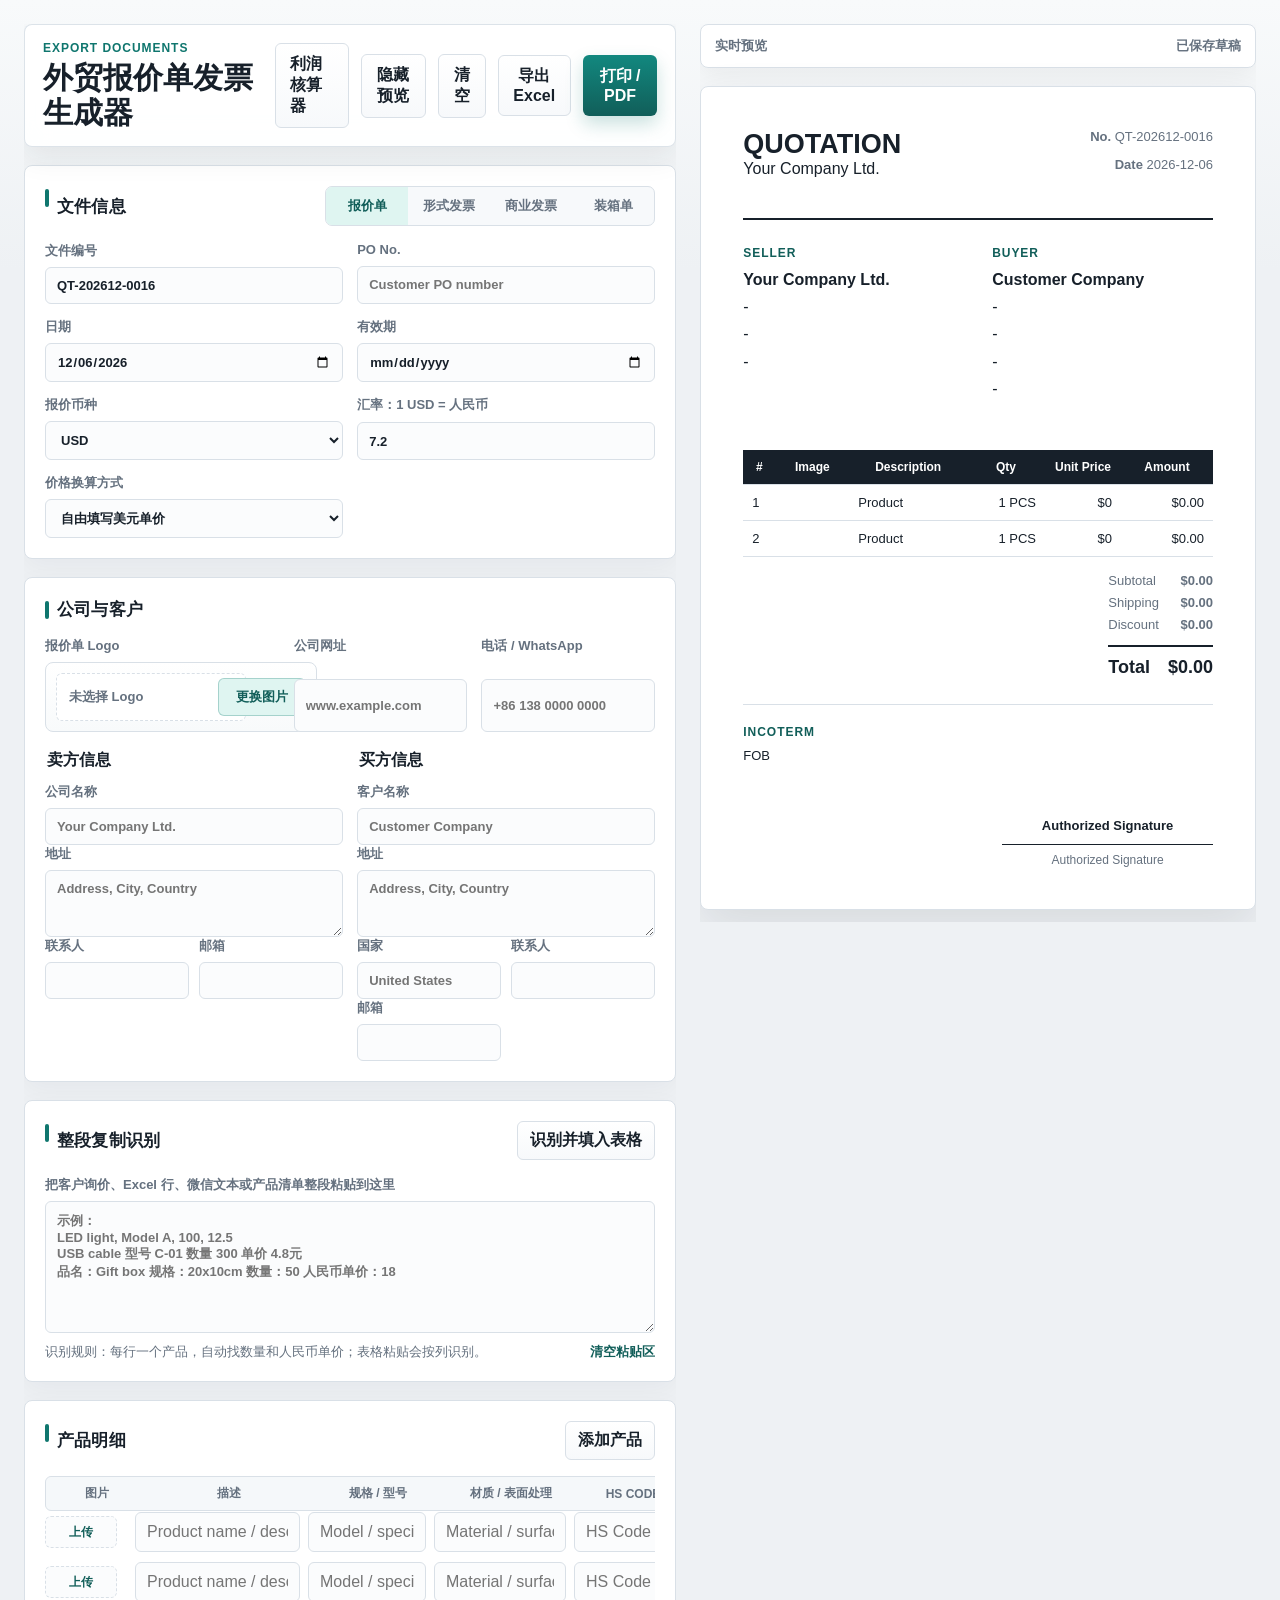
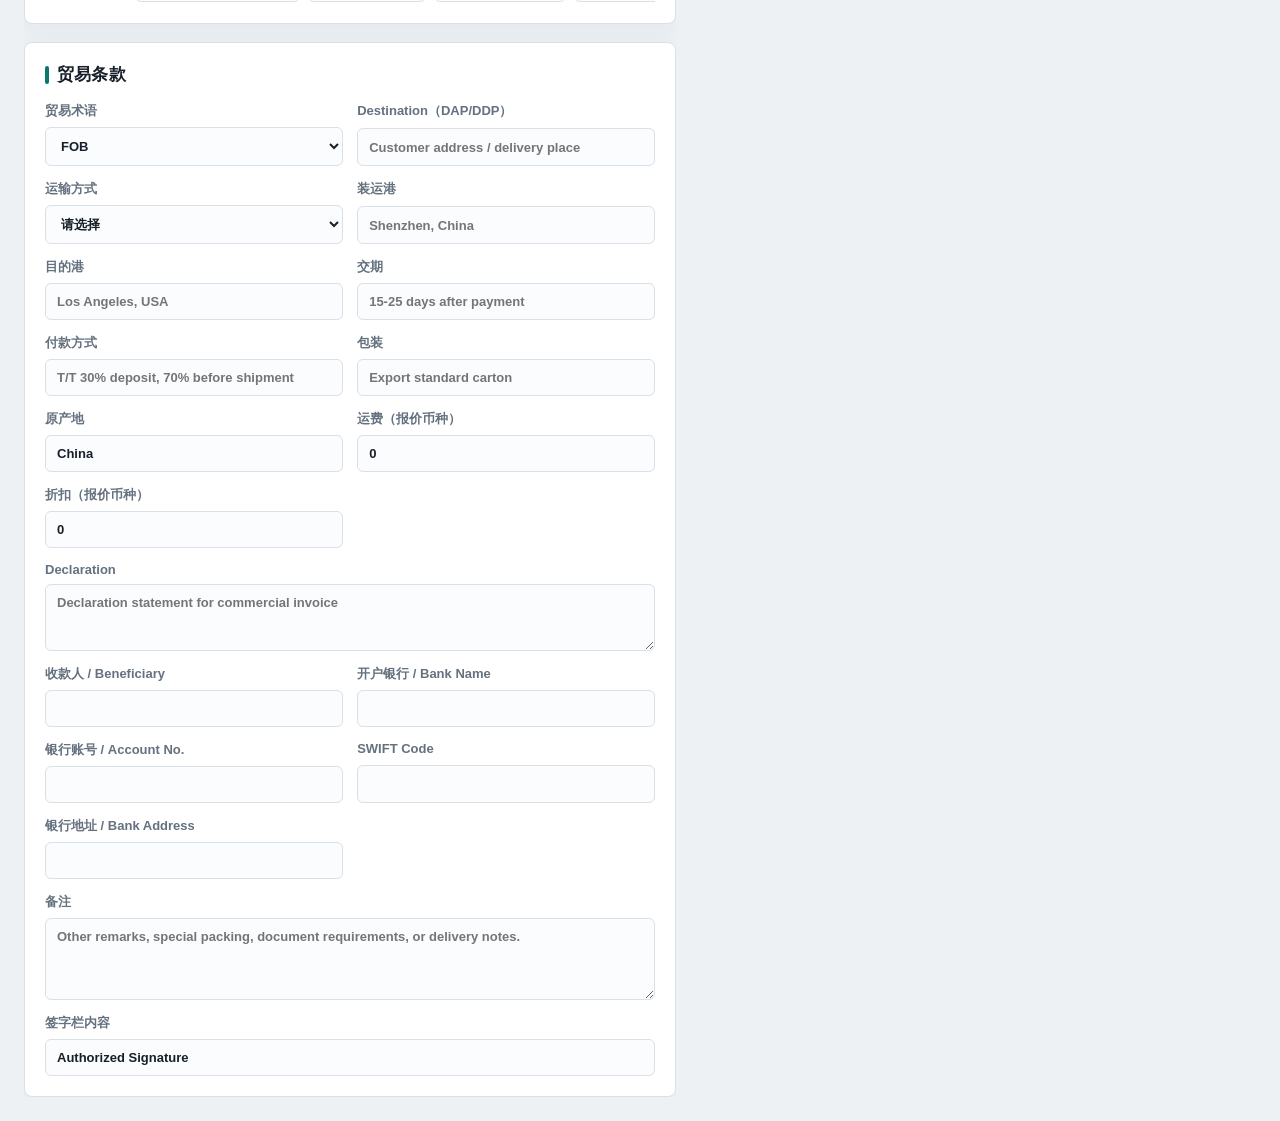
==== 报价单生成器/index.html @ fd5ccc49 "Prepare open source quotation generator" ====
<!doctype html>
<html lang="zh-CN">
  <head>
    <meta charset="UTF-8" />
    <meta name="viewport" content="width=device-width, initial-scale=1.0" />
    <title>外贸报价单发票生成器</title>
    <link rel="stylesheet" href="styles.css" />
  </head>
  <body>
    <main class="app-shell">
      <section class="workspace" aria-label="报价单编辑区">
        <header class="topbar">
          <div>
            <p class="eyebrow">Export Documents</p>
            <h1>外贸报价单发票生成器</h1>
          </div>
          <div class="topbar-actions">
            <a class="ghost-button nav-button" href="calculator.html" title="打开报价利润核算器">利润核算器</a>
            <button class="ghost-button" id="togglePreviewBtn" type="button" title="隐藏或显示实时预览">隐藏预览</button>
            <button class="ghost-button" id="resetBtn" type="button" title="清空当前内容">清空</button>
            <button class="ghost-button" id="exportExcelBtn" type="button" title="导出 Excel 表格">导出 Excel</button>
            <button class="primary-button" id="printBtn" type="button" title="打印或另存为 PDF">打印 / PDF</button>
          </div>
        </header>

        <form id="documentForm" class="editor" autocomplete="off">
          <section class="panel">
            <div class="section-heading">
              <h2>文件信息</h2>
              <div class="segmented" role="radiogroup" aria-label="文件类型">
                <label>
                  <input type="radio" name="docType" value="Quotation" checked />
                  <span>报价单</span>
                </label>
                <label>
                  <input type="radio" name="docType" value="Proforma Invoice" />
                  <span>形式发票</span>
                </label>
                <label>
                  <input type="radio" name="docType" value="Commercial Invoice" />
                  <span>商业发票</span>
                </label>
                <label>
                  <input type="radio" name="docType" value="Packing List" />
                  <span>装箱单</span>
                </label>
              </div>
            </div>
            <div class="form-grid four">
              <label>
                <span>文件编号</span>
                <input id="docNo" name="docNo" type="text" />
              </label>
              <label>
                <span>PO No.</span>
                <input id="poNo" name="poNo" type="text" placeholder="Customer PO number" />
              </label>
              <label>
                <span>日期</span>
                <input id="docDate" name="docDate" type="date" />
              </label>
              <label>
                <span>有效期</span>
                <input id="validUntil" name="validUntil" type="date" />
              </label>
              <label>
                <span>报价币种</span>
                <select id="currency" name="currency">
                  <option value="USD">USD</option>
                  <option value="EUR">EUR</option>
                  <option value="GBP">GBP</option>
                  <option value="CNY">CNY</option>
                  <option value="JPY">JPY</option>
                  <option value="AUD">AUD</option>
                </select>
              </label>
              <label>
                <span>汇率：1 USD = 人民币</span>
                <input id="exchangeRate" name="exchangeRate" type="number" min="0.0001" step="0.0001" value="7.20" />
              </label>
              <label>
                <span>价格换算方式</span>
                <select id="priceMode" name="priceMode">
                  <option value="direct" selected>自由填写美元单价</option>
                  <option value="cnyToUsd">人民币自动换算美元，可手动修改</option>
                </select>
              </label>
            </div>
          </section>

          <section class="panel">
            <div class="section-heading">
              <h2>公司与客户</h2>
            </div>
            <div class="brand-grid">
              <div class="logo-picker">
                <span>报价单 Logo</span>
                <div class="logo-picker-box">
                  <img id="logoPreview" class="is-empty" src="" alt="Logo 预览" />
                  <span class="logo-placeholder">未选择 Logo</span>
                  <label class="logo-upload-button">
                    <span>更换图片</span>
                    <input id="logoFile" type="file" accept="image/*" aria-label="更换报价单 Logo" />
                  </label>
                </div>
                <input id="logoUrl" name="logoUrl" type="hidden" value="" />
              </div>
              <label>
                <span>公司网址</span>
                <input id="sellerWebsite" name="sellerWebsite" type="text" placeholder="www.example.com" />
              </label>
              <label>
                <span>电话 / WhatsApp</span>
                <input id="sellerPhone" name="sellerPhone" type="text" placeholder="+86 138 0000 0000" />
              </label>
            </div>
            <div class="form-grid two">
              <fieldset>
                <legend>卖方信息</legend>
                <label>
                  <span>公司名称</span>
                  <input id="sellerName" name="sellerName" type="text" placeholder="Your Company Ltd." />
                </label>
                <label>
                  <span>地址</span>
                  <textarea id="sellerAddress" name="sellerAddress" rows="3" placeholder="Address, City, Country"></textarea>
                </label>
                <div class="form-grid two tight">
                  <label>
                    <span>联系人</span>
                    <input id="sellerContact" name="sellerContact" type="text" />
                  </label>
                  <label>
                    <span>邮箱</span>
                    <input id="sellerEmail" name="sellerEmail" type="email" />
                  </label>
                </div>
              </fieldset>
              <fieldset>
                <legend>买方信息</legend>
                <label>
                  <span>客户名称</span>
                  <input id="buyerName" name="buyerName" type="text" placeholder="Customer Company" />
                </label>
                <label>
                  <span>地址</span>
                  <textarea id="buyerAddress" name="buyerAddress" rows="3" placeholder="Address, City, Country"></textarea>
                </label>
                <div class="form-grid two tight">
                  <label>
                    <span>国家</span>
                    <input id="buyerCountry" name="buyerCountry" type="text" placeholder="United States" />
                  </label>
                  <label>
                    <span>联系人</span>
                    <input id="buyerContact" name="buyerContact" type="text" />
                  </label>
                </div>
                <div class="form-grid two tight">
                  <label>
                    <span>邮箱</span>
                    <input id="buyerEmail" name="buyerEmail" type="email" />
                  </label>
                </div>
              </fieldset>
            </div>
          </section>

          <section class="panel pl-hidden-section">
            <div class="section-heading">
              <h2>整段复制识别</h2>
              <button class="ghost-button compact" id="parsePasteBtn" type="button">识别并填入表格</button>
            </div>
            <label class="notes-field paste-field">
              <span>把客户询价、Excel 行、微信文本或产品清单整段粘贴到这里</span>
              <textarea
                id="bulkInput"
                rows="5"
                placeholder="示例：
LED light, Model A, 100, 12.5
USB cable 型号 C-01 数量 300 单价 4.8元
品名：Gift box 规格：20x10cm 数量：50 人民币单价：18"
              ></textarea>
            </label>
            <div class="helper-row">
              <span id="parseStatus">识别规则：每行一个产品，自动找数量和人民币单价；表格粘贴会按列识别。</span>
              <button class="text-button" id="clearPasteBtn" type="button">清空粘贴区</button>
            </div>
          </section>

          <section class="panel">
            <div class="section-heading">
              <h2>产品明细</h2>
              <div class="item-actions">
                <button class="ghost-button compact" id="addItemBtn" type="button">添加产品</button>
              </div>
            </div>
            <div class="form-grid two pl-product-options pl-only-field">
              <label>
                <span>唛头 / Shipping Mark</span>
                <input id="shippingMark" name="shippingMark" type="text" placeholder="N/M or customer shipping mark" />
              </label>
              <label>
                <span>Packages 单位</span>
                <select id="packageUnit" name="packageUnit">
                  <option value="CARTONS" selected>CARTONS</option>
                  <option value="PKGS">PKGS</option>
                </select>
              </label>
            </div>
            <div class="items-table" role="table" aria-label="产品明细">
              <div class="items-head" role="row">
                <span>图片</span>
                <span>描述</span>
                <span>规格 / 型号</span>
                <span>材质 / 表面处理</span>
                <span>HS Code</span>
                <span>数量</span>
                <span class="pl-only-col">Packages</span>
                <span class="pl-only-col">Pallets</span>
                <span class="pl-only-col">N.W.</span>
                <span class="pl-only-col">G.W.</span>
                <span class="pl-only-col">CBM</span>
                <span>人民币单价</span>
                <span>美元单价</span>
                <span>金额</span>
                <span></span>
              </div>
              <div id="itemsBody"></div>
            </div>
          </section>

          <section class="panel terms-panel">
            <div class="section-heading">
              <h2>贸易条款</h2>
            </div>
            <div class="form-grid four">
              <label>
                <span>贸易术语</span>
                <select id="incoterm" name="incoterm">
                  <option value="EXW">EXW</option>
                  <option value="FOB" selected>FOB</option>
                  <option value="CFR">CFR</option>
                  <option value="CIF">CIF</option>
                  <option value="DAP">DAP</option>
                  <option value="DDP">DDP</option>
                  <option value="Express Courier Shipment">Express Courier Shipment</option>
                </select>
              </label>
              <label>
                <span>Destination（DAP/DDP）</span>
                <input id="tradeDestination" name="tradeDestination" type="text" placeholder="Customer address / delivery place" />
              </label>
              <label class="ci-hidden-field">
                <span>运输方式</span>
                <select id="transportMode" name="transportMode">
                  <option value="" selected>请选择</option>
                  <option value="By Sea">By Sea</option>
                  <option value="By Air">By Air</option>
                  <option value="By Express">By Express</option>
                  <option value="By Railway">By Railway</option>
                  <option value="By Truck">By Truck</option>
                </select>
              </label>
              <label>
                <span>装运港</span>
                <input id="loadingPort" name="loadingPort" type="text" placeholder="Shenzhen, China" />
              </label>
              <label>
                <span>目的港</span>
                <input id="destinationPort" name="destinationPort" type="text" placeholder="Los Angeles, USA" />
              </label>
              <label class="ci-hidden-field">
                <span>交期</span>
                <input id="leadTime" name="leadTime" type="text" placeholder="15-25 days after payment" />
              </label>
              <label class="ci-hidden-field">
                <span>付款方式</span>
                <input id="paymentTerms" name="paymentTerms" type="text" placeholder="T/T 30% deposit, 70% before shipment" />
              </label>
              <label>
                <span>包装</span>
                <input id="packing" name="packing" type="text" placeholder="Export standard carton" />
              </label>
              <label>
                <span>原产地</span>
                <input id="countryOfOrigin" name="countryOfOrigin" type="text" placeholder="China" />
              </label>
              <label>
                <span>运费（报价币种）</span>
                <input id="shipping" name="shipping" type="number" min="0" step="0.01" value="0" />
              </label>
              <label>
                <span>折扣（报价币种）</span>
                <input id="discount" name="discount" type="number" min="0" step="0.01" value="0" />
              </label>
            </div>
            <label class="notes-field ci-only-field">
              <span>Declaration</span>
              <textarea id="declaration" name="declaration" rows="3" placeholder="Declaration statement for commercial invoice"></textarea>
            </label>
            <div class="bank-grid ci-hidden-field">
              <label>
                <span>收款人 / Beneficiary</span>
                <input id="bankBeneficiary" name="bankBeneficiary" type="text" />
              </label>
              <label>
                <span>开户银行 / Bank Name</span>
                <input id="bankName" name="bankName" type="text" />
              </label>
              <label>
                <span>银行账号 / Account No.</span>
                <input id="bankAccount" name="bankAccount" type="text" />
              </label>
              <label>
                <span>SWIFT Code</span>
                <input id="bankSwift" name="bankSwift" type="text" />
              </label>
              <label>
                <span>银行地址 / Bank Address</span>
                <input id="bankAddress" name="bankAddress" type="text" />
              </label>
            </div>
            <label class="notes-field">
              <span>备注</span>
              <textarea id="notes" name="notes" rows="4" placeholder="Other remarks, special packing, document requirements, or delivery notes."></textarea>
            </label>
            <label class="notes-field signature-field">
              <span>签字栏内容</span>
              <input id="signatureText" name="signatureText" type="text" placeholder="Authorized Signature" />
            </label>
          </section>
        </form>
      </section>

      <aside class="preview-shell" aria-label="文件预览">
        <div class="preview-toolbar">
          <span>实时预览</span>
          <span id="saveState">已保存草稿</span>
        </div>
        <article id="documentPreview" class="document-page"></article>
      </aside>
    </main>

    <template id="itemRowTemplate">
      <div class="item-row" role="row">
        <div class="image-cell">
          <img class="item-image-preview" alt="产品图预览" />
          <label class="image-upload">
            <span>上传</span>
            <input class="item-image" type="file" accept="image/*" aria-label="上传产品图片" />
          </label>
        </div>
        <input class="item-desc" type="text" placeholder="Product name / description" aria-label="产品描述" />
        <input class="item-spec" type="text" placeholder="Model / specification" aria-label="规格型号" />
        <input class="item-material" type="text" placeholder="Material / surface" aria-label="材质或表面处理" />
        <input class="item-hs-code" type="text" placeholder="HS Code" aria-label="HS Code" />
        <div class="qty-unit-cell">
          <input class="item-qty" type="number" min="0" step="1" value="1" aria-label="数量" />
          <input class="item-unit unit-suffix-input" type="text" value="PCS" aria-label="数量单位" />
        </div>
        <div class="unit-input item-package-wrap" data-unit="CARTONS">
          <input class="item-package" type="number" min="0" step="1" value="0" aria-label="Packages" />
        </div>
        <div class="unit-input item-pallets-wrap" data-unit="PALLETS">
          <input class="item-pallets" type="number" min="0" step="1" value="0" aria-label="Pallets" />
        </div>
        <div class="unit-input item-net-weight-wrap" data-unit="KGS">
          <input class="item-net-weight" type="number" min="0" step="0.001" value="0" aria-label="Net weight" />
        </div>
        <div class="unit-input item-gross-weight-wrap" data-unit="KGS">
          <input class="item-gross-weight" type="number" min="0" step="0.001" value="0" aria-label="Gross weight" />
        </div>
        <div class="unit-input item-cbm-wrap" data-unit="CBM">
          <input class="item-cbm" type="number" min="0" step="0.001" value="0" aria-label="CBM" />
        </div>
        <input class="item-rmb-price" type="number" min="0" step="0.000001" value="0" aria-label="人民币单价" />
        <input class="item-price" type="number" min="0" step="0.000001" value="0" aria-label="美元单价" />
        <output class="item-total" aria-label="金额">0.00</output>
        <button class="icon-button remove-item" type="button" title="删除此行" aria-label="删除此行">x</button>
      </div>
    </template>

    <script src="app.js"></script>
  </body>
</html>
---- 报价单生成器/styles.css ----
:root {
  color-scheme: light;
  --bg: #eef1f4;
  --panel: #ffffff;
  --ink: #17202a;
  --muted: #65717f;
  --line: #d9e0e7;
  --accent: #0f766e;
  --accent-dark: #115e59;
  --accent-soft: #dff5f1;
  --danger: #b42318;
  --field: #fbfcfd;
  --field-hover: #f4f8f8;
  --shadow: 0 18px 48px rgba(23, 32, 42, 0.11);
  --soft-shadow: 0 10px 30px rgba(23, 32, 42, 0.08);
}

* {
  box-sizing: border-box;
}

body {
  margin: 0;
  min-height: 100vh;
  font-family:
    "Segoe UI",
    "Microsoft YaHei",
    Arial,
    sans-serif;
  color: var(--ink);
  background:
    linear-gradient(180deg, #f8fafb 0, #eef1f4 270px),
    var(--bg);
}

button,
input,
select,
textarea {
  font: inherit;
}

button {
  cursor: pointer;
}

.app-shell {
  display: grid;
  grid-template-columns: minmax(0, 1.08fr) minmax(0, 0.92fr);
  gap: 24px;
  min-height: 100vh;
  padding: 24px;
  transition: grid-template-columns 180ms ease;
}

.app-shell.preview-hidden {
  grid-template-columns: minmax(0, 1fr);
}

.app-shell.preview-hidden .preview-shell {
  display: none;
}

.app-shell.preview-hidden .workspace {
  max-width: none;
}

.workspace,
.preview-shell {
  width: 100%;
  min-width: 0;
  overflow: hidden;
}

.preview-shell {
  max-width: none;
}

.topbar,
.preview-toolbar {
  display: flex;
  align-items: center;
  justify-content: space-between;
  gap: 16px;
  margin-bottom: 18px;
}

.topbar {
  position: sticky;
  top: 0;
  z-index: 5;
  padding: 16px 18px;
  background: rgba(255, 255, 255, 0.92);
  border: 1px solid rgba(217, 224, 231, 0.9);
  border-radius: 8px;
  box-shadow: var(--soft-shadow);
  backdrop-filter: blur(12px);
}

.topbar + .editor {
  scroll-margin-top: 92px;
}

.eyebrow {
  margin: 0 0 6px;
  color: var(--accent);
  font-size: 12px;
  font-weight: 700;
  letter-spacing: 0.08em;
  text-transform: uppercase;
}

h1,
h2,
p {
  margin-top: 0;
}

h1 {
  margin-bottom: 0;
  font-size: 30px;
  line-height: 1.15;
}

h2 {
  margin: 0;
  font-size: 17px;
}

.topbar-actions,
.section-heading {
  display: flex;
  align-items: center;
  justify-content: space-between;
  gap: 12px;
}

.editor {
  display: grid;
  gap: 18px;
  min-width: 0;
}

.panel {
  min-width: 0;
  padding: 20px;
  background: var(--panel);
  border: 1px solid var(--line);
  border-radius: 8px;
  box-shadow: 0 8px 26px rgba(23, 32, 42, 0.045);
}

.nav-button {
  display: inline-flex;
  align-items: center;
  justify-content: center;
  min-height: 42px;
  text-decoration: none;
}

.calculator-page {
  min-height: 100vh;
  padding: 24px;
}

.calculator-topbar {
  position: static;
  max-width: 1440px;
  margin: 0 auto 18px;
}

.calculator-page[data-packaging-manager] .calculator-topbar,
.packaging-manager-layout {
  max-width: 1440px;
}

.packaging-manager-layout {
  display: grid;
  gap: 18px;
  width: min(1440px, 100%);
  margin: 0 auto;
}

.calculator-grid {
  display: grid;
  grid-template-columns: minmax(0, 1fr) minmax(300px, 0.28fr);
  gap: 18px;
  width: min(1440px, 100%);
  margin: 0 auto;
  align-items: start;
}

.calculator-summary {
  position: sticky;
  top: 24px;
}

.calculator-settings-grid {
  max-width: 620px;
}

.packaging-database-grid {
  display: grid;
  gap: 18px;
}

.packaging-database-block {
  min-width: 0;
}

.packaging-database-block h3 {
  margin: 0 0 10px;
  color: var(--muted);
  font-size: 13px;
  font-weight: 800;
}

.packaging-table {
  width: 100%;
  max-width: 100%;
  overflow-x: auto;
  overflow-y: hidden;
}

.packaging-items-head,
.packaging-item-row,
.packaging-profiles-head,
.packaging-profile-row {
  display: grid;
  gap: 8px;
  align-items: center;
}

.packaging-items-head,
.packaging-item-row {
  grid-template-columns: minmax(190px, 1.2fr) 104px 76px 76px 76px 96px 96px 92px 92px 116px 92px minmax(240px, 1fr) 38px;
  min-width: 1408px;
}

.packaging-profiles-head,
.packaging-profile-row {
  grid-template-columns: minmax(220px, 1.2fr) 132px 150px 142px 150px 142px 150px 118px 96px minmax(260px, 1fr) 38px;
  min-width: 1598px;
}

.packaging-items-head,
.packaging-profiles-head {
  padding: 8px 10px;
  color: var(--muted);
  font-size: 12px;
  font-weight: 800;
  text-transform: uppercase;
  background: #f5f8fa;
  border: 1px solid var(--line);
  border-radius: 6px;
}

.packaging-item-cbm[readonly] {
  color: var(--muted);
  background: #eef3f6;
}

.packaging-item-row[data-packaging-type="inner"] .packaging-item-capacity,
.packaging-item-row[data-packaging-type="inner"] .packaging-item-capacity-kg,
.packaging-item-row[data-packaging-type="inner"] .packaging-item-cost,
.packaging-item-row[data-packaging-type="inner"] .packaging-item-tare,
.packaging-item-row[data-packaging-type="carton"] .packaging-item-length,
.packaging-item-row[data-packaging-type="carton"] .packaging-item-width,
.packaging-item-row[data-packaging-type="carton"] .packaging-item-height,
.packaging-item-row[data-packaging-type="carton"] .packaging-item-cost,
.packaging-item-row[data-packaging-type="carton"] .packaging-item-weight,
.packaging-item-row[data-packaging-type="carton"] .packaging-item-tare,
.packaging-item-row[data-packaging-type="pallet"] .packaging-item-length,
.packaging-item-row[data-packaging-type="pallet"] .packaging-item-width,
.packaging-item-row[data-packaging-type="pallet"] .packaging-item-height,
.packaging-item-row[data-packaging-type="pallet"] .packaging-item-cost,
.packaging-item-row[data-packaging-type="pallet"] .packaging-item-weight,
.packaging-item-row[data-packaging-type="pallet"] .packaging-item-tare {
  border-color: rgba(15, 118, 110, 0.36);
  background: #f2fbf8;
}

#packagingItemsBody,
#packagingProfilesBody {
  display: grid;
  gap: 8px;
}

.row-check {
  display: flex;
  align-items: center;
  justify-content: center;
  min-height: 42px;
  padding: 0 9px;
  color: var(--muted);
  font-size: 12px;
  font-weight: 800;
  background: var(--field);
  border: 1px solid var(--line);
  border-radius: 6px;
}

.row-check input {
  width: auto;
  margin: 0 6px 0 0;
}

.product-card-list {
  display: grid;
  gap: 14px;
}

.product-card {
  display: grid;
  gap: 16px;
  padding: 16px;
  border: 1px solid #dfe7ee;
  border-radius: 8px;
  background: #ffffff;
}

.product-card-head {
  display: flex;
  align-items: center;
  justify-content: space-between;
  gap: 12px;
}

.product-card-head h3,
.product-card-section h4 {
  margin: 0;
  color: var(--ink);
}

.product-card-head h3 {
  font-size: 16px;
}

.product-card-section {
  display: grid;
  gap: 10px;
}

.product-card-section h4 {
  color: var(--accent-dark);
  font-size: 13px;
  font-weight: 900;
}

.product-grid {
  display: grid;
  grid-template-columns: repeat(4, minmax(160px, 1fr));
  gap: 12px;
}

.full-width {
  grid-column: 1 / -1;
}

.profit-product-name {
  width: 100%;
  min-height: 44px;
  line-height: 1.45;
  overflow-wrap: anywhere;
}

.product-grid output {
  display: flex;
  align-items: center;
  justify-content: flex-end;
  min-height: 42px;
  padding: 0 9px;
  color: var(--ink);
  font-size: 13px;
  font-weight: 800;
  background: #f1f5f7;
  border: 1px solid var(--line);
  border-radius: 6px;
}

.packaging-result-strip {
  display: grid;
  grid-template-columns: repeat(6, minmax(120px, 1fr));
  gap: 8px;
  padding: 10px;
  border: 1px solid #e5ebf0;
  border-radius: 6px;
  background: #f7f9fb;
}

.packaging-result-strip div {
  display: grid;
  gap: 4px;
  min-width: 0;
}

.packaging-result-strip span {
  color: var(--muted);
  font-size: 11px;
  font-weight: 800;
}

.packaging-result-strip strong {
  color: var(--ink);
  font-size: 13px;
}

.hidden-calculator-field {
  display: none;
}

.profit-item-row[data-status="status-loss"] .product-grid output,
.profit-item-row[data-status="status-low"] .profit-rate {
  color: #8f1d14;
  background: #fff3f1;
  border-color: #f3b4ad;
}

.profit-item-row[data-status="status-normal"] .profit-rate {
  color: #7a4b00;
  background: #fff8df;
  border-color: #f5d06f;
}

.profit-item-row[data-status="status-excellent"] .profit-rate {
  color: #166534;
  background: #eefbf3;
  border-color: #9bd8ba;
}

.result-stack {
  display: grid;
  gap: 9px;
}

.result-card {
  display: flex;
  align-items: center;
  justify-content: space-between;
  gap: 16px;
  min-height: 46px;
  padding: 10px 12px;
  border: 1px solid #e5ebf0;
  border-radius: 6px;
  background: #ffffff;
}

.result-card span {
  color: var(--muted);
  font-size: 13px;
  font-weight: 800;
}

.result-card strong {
  font-size: 16px;
  text-align: right;
}

.primary-result {
  border-color: rgba(15, 118, 110, 0.3);
  background: var(--accent-soft);
}

.profit-badge {
  display: inline-flex;
  align-items: center;
  justify-content: center;
  min-width: 72px;
  min-height: 30px;
  padding: 0 12px;
  border-radius: 999px;
  font-size: 13px;
  font-weight: 900;
}

.status-loss,
.status-low {
  color: #8f1d14;
  background: #fff3f1;
  border: 1px solid #f3b4ad;
}

.status-normal {
  color: #7a4b00;
  background: #fff8df;
  border: 1px solid #f5d06f;
}

.status-excellent {
  color: #166534;
  background: #eefbf3;
  border: 1px solid #9bd8ba;
}

.profit-scale {
  display: grid;
  grid-template-columns: repeat(3, minmax(0, 1fr));
  gap: 8px;
  margin-top: 14px;
}

.scale-block {
  display: grid;
  gap: 3px;
  min-width: 0;
  padding: 9px;
  border-radius: 6px;
  font-size: 12px;
  font-weight: 800;
}

.scale-block.red {
  color: #8f1d14;
  background: #fff3f1;
}

.scale-block.yellow {
  color: #7a4b00;
  background: #fff8df;
}

.scale-block.green {
  color: #166534;
  background: #eefbf3;
}

.calculator-status {
  margin: 14px 0 0;
  color: var(--muted);
  font-size: 13px;
  line-height: 1.5;
}

.section-heading {
  position: relative;
  min-width: 0;
  margin-bottom: 16px;
  padding-left: 12px;
}

.section-heading::before {
  position: absolute;
  left: 0;
  top: 3px;
  width: 4px;
  height: 18px;
  border-radius: 99px;
  background: var(--accent);
  content: "";
}

.section-heading h2 {
  letter-spacing: 0.01em;
}

.item-actions {
  display: flex;
  flex-wrap: wrap;
  justify-content: flex-end;
  gap: 8px;
}

.language-select {
  display: inline-grid;
  grid-template-columns: auto minmax(108px, 1fr);
  align-items: center;
  gap: 8px;
  min-width: 0;
  color: var(--muted);
  font-size: 13px;
  font-weight: 700;
}

.language-select select {
  min-height: 38px;
  padding-top: 7px;
  padding-bottom: 7px;
}

.form-grid {
  display: grid;
  gap: 14px;
  min-width: 0;
}

.form-grid.two {
  grid-template-columns: repeat(2, minmax(0, 1fr));
}

.form-grid.four {
  grid-template-columns: repeat(4, minmax(0, 1fr));
}

.app-shell:not(.preview-hidden) .form-grid.four {
  grid-template-columns: repeat(2, minmax(0, 1fr));
}

.form-grid.tight {
  gap: 10px;
}

.bank-grid {
  display: grid;
  grid-template-columns: repeat(2, minmax(0, 1fr));
  gap: 14px;
  margin-top: 14px;
}

.ci-only-field,
.pl-only-field {
  display: none;
}

.commercial-invoice-mode .ci-hidden-field {
  display: none;
}

.commercial-invoice-mode .ci-only-field {
  display: grid;
}

.packing-list-mode .pl-only-field {
  display: grid;
}

.packing-list-mode .pl-hidden-section,
.packing-list-mode label:has(#currency),
.packing-list-mode label:has(#exchangeRate),
.packing-list-mode label:has(#priceMode),
.packing-list-mode .terms-panel .section-heading,
.packing-list-mode .terms-panel .form-grid,
.packing-list-mode .terms-panel .ci-only-field,
.packing-list-mode .terms-panel .bank-grid,
.packing-list-mode .terms-panel .notes-field:not(.signature-field) {
  display: none;
}

.pl-only-col,
.item-package-wrap,
.item-pallets-wrap,
.item-net-weight-wrap,
.item-gross-weight-wrap,
.item-cbm-wrap,
.item-package,
.item-pallets,
.item-net-weight,
.item-gross-weight,
.item-cbm {
  display: none;
}

.packing-list-mode .pl-only-col,
.packing-list-mode .item-package-wrap,
.packing-list-mode .item-pallets-wrap,
.packing-list-mode .item-net-weight-wrap,
.packing-list-mode .item-gross-weight-wrap,
.packing-list-mode .item-cbm-wrap,
.packing-list-mode .item-package,
.packing-list-mode .item-pallets,
.packing-list-mode .item-net-weight,
.packing-list-mode .item-gross-weight,
.packing-list-mode .item-cbm {
  display: block;
}

.brand-grid {
  display: grid;
  grid-template-columns: 1.35fr 1fr 1fr;
  gap: 14px;
  margin-bottom: 18px;
}

.logo-picker {
  display: grid;
  gap: 7px;
  min-width: 0;
  color: var(--muted);
  font-size: 13px;
  font-weight: 600;
}

.logo-picker-box {
  display: grid;
  grid-template-columns: minmax(150px, 1fr) auto;
  align-items: center;
  gap: 12px;
  min-height: 68px;
  padding: 10px;
  border: 1px solid var(--line);
  border-radius: 8px;
  background: linear-gradient(180deg, #ffffff, #f8fafb);
}

.logo-picker-box img {
  max-width: 190px;
  max-height: 56px;
  object-fit: contain;
  object-position: left center;
}

.logo-picker-box img.is-empty {
  display: none;
}

.logo-placeholder {
  display: none;
  align-items: center;
  width: 190px;
  min-height: 48px;
  padding: 0 12px;
  border: 1px dashed var(--line);
  border-radius: 6px;
  color: var(--muted);
  background: #ffffff;
  font-size: 13px;
  font-weight: 700;
}

.logo-picker-box img.is-empty + .logo-placeholder {
  display: flex;
}

.logo-upload-button {
  display: inline-flex;
  align-items: center;
  justify-content: center;
  min-width: 88px;
  min-height: 38px;
  padding: 0 12px;
  border: 1px solid rgba(15, 118, 110, 0.28);
  border-radius: 6px;
  color: var(--accent-dark);
  background: var(--accent-soft);
  font-size: 13px;
  font-weight: 800;
  cursor: pointer;
}

.logo-upload-button:hover {
  border-color: rgba(15, 118, 110, 0.58);
  background: #ccede7;
}

.logo-upload-button input {
  position: absolute;
  width: 1px;
  height: 1px;
  opacity: 0;
  pointer-events: none;
}

fieldset {
  min-width: 0;
  margin: 0;
  padding: 0;
  border: 0;
}

legend {
  margin-bottom: 12px;
  font-weight: 700;
}

label,
.notes-field {
  display: grid;
  gap: 7px;
  min-width: 0;
  color: var(--muted);
  font-size: 13px;
  font-weight: 600;
}

input,
select,
textarea {
  width: 100%;
  min-width: 0;
  border: 1px solid var(--line);
  border-radius: 6px;
  padding: 10px 11px;
  color: var(--ink);
  background: var(--field);
  outline: none;
  transition:
    border-color 160ms ease,
    box-shadow 160ms ease,
    background 160ms ease;
}

input:hover,
select:hover,
textarea:hover {
  border-color: #bdc9d3;
  background: var(--field-hover);
}

textarea {
  resize: vertical;
}

input:focus,
select:focus,
textarea:focus {
  border-color: var(--accent);
  background: #ffffff;
  box-shadow: 0 0 0 3px rgba(15, 118, 110, 0.13);
}

.segmented {
  display: inline-grid;
  grid-template-columns: repeat(4, minmax(82px, 1fr));
  overflow: hidden;
  border: 1px solid var(--line);
  border-radius: 7px;
  background: #f7f9fb;
}

.segmented label {
  display: block;
  font-size: 13px;
  font-weight: 700;
  color: var(--muted);
}

.segmented input {
  position: absolute;
  opacity: 0;
  pointer-events: none;
}

.segmented span {
  display: flex;
  align-items: center;
  justify-content: center;
  min-height: 38px;
  padding: 0 12px;
  white-space: nowrap;
}

.segmented input:checked + span {
  color: var(--accent-dark);
  background: var(--accent-soft);
}

.primary-button,
.ghost-button,
.icon-button {
  border: 0;
  border-radius: 6px;
  font-weight: 700;
}

.primary-button {
  padding: 11px 16px;
  color: #ffffff;
  background: linear-gradient(180deg, #12887f, var(--accent-dark));
  box-shadow: 0 8px 18px rgba(15, 118, 110, 0.22);
}

.primary-button:hover {
  background: var(--accent-dark);
}

.ghost-button {
  padding: 10px 14px;
  color: var(--ink);
  background: linear-gradient(180deg, #ffffff, #f7f9fb);
  border: 1px solid var(--line);
}

.ghost-button:hover {
  border-color: var(--accent);
  color: var(--accent-dark);
}

.ghost-button[aria-pressed="true"] {
  color: var(--accent-dark);
  border-color: rgba(15, 118, 110, 0.35);
  background: var(--accent-soft);
}

.ghost-button.compact {
  padding: 8px 12px;
}

.text-button {
  border: 0;
  padding: 0;
  color: var(--accent-dark);
  background: transparent;
  font-size: 13px;
  font-weight: 800;
}

.helper-row {
  display: flex;
  align-items: center;
  justify-content: space-between;
  gap: 14px;
  margin-top: 10px;
  color: var(--muted);
  font-size: 13px;
}

.paste-field textarea {
  min-height: 132px;
}

.items-table {
  width: 100%;
  max-width: 100%;
  overflow-x: auto;
  overflow-y: hidden;
}

.pl-product-options {
  margin-bottom: 14px;
}

.items-head,
.item-row {
  display: grid;
  grid-template-columns: 82px minmax(165px, 1.25fr) minmax(118px, 0.85fr) minmax(132px, 0.95fr) 96px 126px 108px 108px 108px 38px;
  gap: 8px;
  align-items: center;
  min-width: 1100px;
}

.packing-list-mode .items-head,
.packing-list-mode .item-row {
  grid-template-columns: minmax(220px, 1.6fr) 130px 118px 110px 118px 118px 110px 38px;
  min-width: 962px;
}

.packing-list-mode .image-cell,
.packing-list-mode .item-spec,
.packing-list-mode .item-material,
.packing-list-mode .item-hs-code,
.packing-list-mode .item-rmb-price,
.packing-list-mode .item-price,
.packing-list-mode .item-total,
.packing-list-mode .items-head span:nth-child(1),
.packing-list-mode .items-head span:nth-child(3),
.packing-list-mode .items-head span:nth-child(4),
.packing-list-mode .items-head span:nth-child(5),
.packing-list-mode .items-head span:nth-child(12),
.packing-list-mode .items-head span:nth-child(13),
.packing-list-mode .items-head span:nth-child(14) {
  display: none;
}

.qty-unit-cell,
.unit-input {
  position: relative;
  min-width: 0;
}

.qty-unit-cell {
  display: grid;
  grid-template-columns: minmax(0, 1fr) 52px;
  gap: 6px;
}

.unit-suffix-input {
  padding-left: 8px;
  padding-right: 8px;
  text-transform: uppercase;
}

.unit-input input {
  width: 100%;
  padding-right: 58px;
}

.unit-input::after {
  content: attr(data-unit);
  position: absolute;
  top: 50%;
  right: 10px;
  transform: translateY(-50%);
  color: var(--muted);
  font-size: 11px;
  font-weight: 800;
  pointer-events: none;
}

.items-head {
  padding: 8px 10px;
  color: var(--muted);
  font-size: 12px;
  font-weight: 800;
  text-transform: uppercase;
  background: #f5f8fa;
  border: 1px solid var(--line);
  border-radius: 6px;
}

.items-head span {
  text-align: center;
}

#itemsBody {
  display: grid;
  gap: 8px;
}

.item-total {
  display: flex;
  align-items: center;
  min-height: 42px;
  padding: 0 10px;
  color: var(--ink);
  font-weight: 800;
  background: #f1f5f7;
  border: 1px solid var(--line);
  border-radius: 6px;
}

.icon-button {
  width: 34px;
  height: 34px;
  color: var(--danger);
  background: #fff3f1;
}

.image-cell {
  display: grid;
  gap: 6px;
}

.item-image-preview {
  display: none;
  width: 72px;
  height: 54px;
  object-fit: cover;
  border: 1px solid var(--line);
  border-radius: 6px;
  background: #f6f8fa;
}

.item-image-preview[src] {
  display: block;
}

.image-upload {
  display: inline-flex;
  align-items: center;
  justify-content: center;
  width: 72px;
  min-height: 32px;
  border: 1px dashed var(--line);
  border-radius: 6px;
  color: var(--accent-dark);
  background: #fbfcfd;
  font-size: 12px;
  font-weight: 800;
}

.image-upload input {
  position: absolute;
  width: 1px;
  height: 1px;
  opacity: 0;
  pointer-events: none;
}

.notes-field {
  margin-top: 14px;
}

.preview-shell {
  position: sticky;
  top: 24px;
  align-self: start;
  overflow: hidden;
  padding-bottom: 12px;
}

.preview-toolbar {
  padding: 12px 14px;
  color: var(--muted);
  font-size: 13px;
  font-weight: 700;
  background: #ffffff;
  border: 1px solid var(--line);
  border-radius: 8px;
  box-shadow: 0 8px 22px rgba(23, 32, 42, 0.05);
}

.document-page {
  width: 100%;
  margin: 0 auto;
  min-height: calc(100vh - 88px);
  padding: 42px;
  display: flex;
  flex-direction: column;
  background: #ffffff;
  border: 1px solid var(--line);
  border-radius: 8px;
  box-shadow: var(--shadow);
}

.document-page > * {
  flex-shrink: 0;
}

.packing-list-mode .document-page {
  width: 100%;
}

.doc-head {
  display: flex;
  justify-content: space-between;
  gap: 28px;
  padding-bottom: 24px;
  border-bottom: 2px solid var(--ink);
}

.doc-brand {
  display: flex;
  align-items: center;
  gap: 18px;
  min-width: 0;
}

.doc-logo {
  width: 156px;
  max-height: 58px;
  object-fit: contain;
  object-position: left center;
}

.doc-title {
  font-size: 27px;
  font-weight: 800;
  text-transform: uppercase;
}

.doc-meta {
  min-width: 178px;
  color: var(--muted);
  font-size: 13px;
  text-align: right;
}

.doc-parties {
  display: grid;
  grid-template-columns: repeat(2, minmax(0, 1fr));
  gap: 28px;
  margin: 26px 0;
}

.doc-block h3,
.doc-terms h3,
.doc-notes h3 {
  margin: 0 0 8px;
  color: var(--accent-dark);
  font-size: 12px;
  letter-spacing: 0.08em;
  text-transform: uppercase;
}

.doc-block p,
.doc-terms p,
.doc-notes p {
  margin: 4px 0;
  line-height: 1.45;
  white-space: pre-wrap;
}

.muted {
  color: var(--muted);
}

.doc-items {
  width: 100%;
  border-collapse: collapse;
  margin: 20px 0 16px;
  font-size: 13px;
  table-layout: fixed;
}

.doc-items th,
.doc-items td {
  padding: 10px 9px;
  border-bottom: 1px solid var(--line);
  text-align: left;
  vertical-align: top;
}

.doc-items th {
  color: #ffffff;
  background: var(--ink);
  font-size: 12px;
  text-align: center;
}

.doc-items:not(.packing-table) th:nth-child(1),
.doc-items:not(.packing-table) td:nth-child(1) {
  width: 32px;
}

.doc-items:not(.packing-table) th:nth-child(2),
.doc-items:not(.packing-table) td:nth-child(2) {
  width: 74px;
}

.doc-items:not(.packing-table) th:nth-child(4),
.doc-items:not(.packing-table) td:nth-child(4) {
  width: 78px;
}

.doc-items:not(.packing-table) th:nth-child(5),
.doc-items:not(.packing-table) td:nth-child(5) {
  width: 76px;
}

.doc-items:not(.packing-table) th:nth-child(6),
.doc-items:not(.packing-table) td:nth-child(6),
.doc-items:not(.packing-table) th:nth-child(7),
.doc-items:not(.packing-table) td:nth-child(7) {
  width: 92px;
}

.doc-product-image {
  width: 62px;
  height: 46px;
  object-fit: cover;
  border: 1px solid var(--line);
  border-radius: 4px;
}

.doc-items td:nth-last-child(-n + 3) {
  text-align: right;
}

.doc-items.packing-table td {
  text-align: left;
}

.doc-items.packing-table td:nth-child(n + 2) {
  text-align: right;
}

.doc-summary {
  display: grid;
  justify-content: end;
  margin-left: auto;
  width: min(320px, 100%);
  gap: 7px;
}

.packing-summary {
  display: grid;
  grid-template-columns: 1fr;
  gap: 7px;
  width: min(320px, 100%);
  margin: 20px 0 0 auto;
  padding-top: 12px;
  border-top: 2px solid var(--ink);
}

.packing-summary div {
  display: flex;
  justify-content: space-between;
  gap: 18px;
}

.packing-summary span {
  color: var(--muted);
  font-weight: 700;
}

.summary-row {
  display: flex;
  justify-content: space-between;
  gap: 18px;
  color: var(--muted);
  font-size: 13px;
}

.summary-row.total {
  margin-top: 6px;
  padding-top: 10px;
  color: var(--ink);
  border-top: 2px solid var(--ink);
  font-size: 18px;
  font-weight: 800;
}

.doc-terms {
  display: grid;
  grid-template-columns: repeat(2, minmax(0, 1fr));
  gap: 14px 28px;
  margin-top: 26px;
  padding-top: 20px;
  border-top: 1px solid var(--line);
  font-size: 13px;
}

.doc-notes {
  margin-top: 24px;
  font-size: 13px;
}

.packing-mark {
  margin-top: 0;
  margin-bottom: 18px;
  padding: 12px 14px;
  border: 1px solid var(--line);
  border-radius: 6px;
  background: #fbfcfd;
}

.doc-signature {
  display: grid;
  grid-template-columns: 1fr auto 1fr;
  align-items: end;
  gap: 24px;
  margin-top: auto;
  padding-top: 48px;
  color: var(--muted);
  font-size: 12px;
}

.doc-footer-contact {
  grid-column: 2;
  max-width: 420px;
  color: var(--ink);
  font-weight: 700;
  line-height: 1.45;
  text-align: center;
}

.signature-line {
  display: grid;
  gap: 8px;
  justify-self: end;
  width: min(330px, 100%);
  text-align: center;
}

.signature-line strong {
  min-height: 18px;
  color: var(--ink);
  font-size: 13px;
  font-weight: 700;
  white-space: nowrap;
}

.signature-line i {
  display: block;
  width: 100%;
  border-top: 1px solid var(--ink);
}

.signature-line span {
  color: var(--muted);
}

@media screen and (max-width: 980px) {
  .app-shell {
    grid-template-columns: 1fr;
  }

  .calculator-grid {
    grid-template-columns: 1fr;
  }

  .calculator-summary {
    position: static;
  }

  .preview-shell {
    max-width: none;
    position: static;
  }
}

@media screen and (max-width: 720px) {
  .app-shell {
    padding: 14px;
  }

  .calculator-page {
    padding: 14px;
  }

  .topbar,
  .section-heading,
  .doc-head,
  .doc-signature {
    align-items: stretch;
    flex-direction: column;
  }

  h1 {
    font-size: 24px;
  }

  .topbar-actions {
    display: grid;
    grid-template-columns: 1fr;
  }

  .form-grid.two,
  .form-grid.four,
  .bank-grid,
  .brand-grid,
  .doc-parties,
  .doc-terms {
    grid-template-columns: 1fr;
  }

  .segmented {
    grid-template-columns: 1fr;
  }

  .item-actions {
    justify-content: stretch;
  }

  .item-actions .ghost-button {
    width: 100%;
  }

  .logo-picker-box {
    grid-template-columns: 1fr;
  }

  .document-page {
    padding: 24px;
  }

  .doc-meta {
    text-align: left;
  }

  .doc-brand {
    align-items: flex-start;
    flex-direction: column;
  }

  .doc-signature {
    grid-template-columns: 1fr;
  }

  .doc-footer-contact,
  .signature-line {
    grid-column: auto;
    justify-self: start;
    text-align: left;
  }

  .profit-scale {
    grid-template-columns: 1fr;
  }

  .product-grid {
    grid-template-columns: 1fr;
  }

  .packaging-result-strip {
    grid-template-columns: 1fr;
  }
}

@media print {
  @page {
    size: A4;
    margin: 12mm;
  }

  * {
    -webkit-print-color-adjust: exact;
    print-color-adjust: exact;
  }

  body {
    background: #ffffff;
  }

  .workspace,
  .preview-toolbar {
    display: none;
  }

  .app-shell {
    display: block;
    width: 100%;
    min-height: 0;
    padding: 0;
  }

  .preview-shell {
    position: static;
    width: 100%;
  }

  .app-shell.preview-hidden .preview-shell {
    display: block;
  }

  .document-page {
    width: 100%;
    max-width: none;
    min-height: 273mm;
    padding: 0;
    display: flex;
    flex-direction: column;
    border: 0;
    border-radius: 0;
    box-shadow: none;
    font-size: 12px;
  }

  .doc-head {
    display: flex;
    flex-direction: row;
    align-items: flex-start;
    justify-content: space-between;
    gap: 22px;
  }

  .doc-brand {
    display: flex;
    flex-direction: row;
    align-items: center;
    gap: 14px;
  }

  .doc-logo {
    width: 138px;
    max-height: 52px;
  }

  .doc-title {
    font-size: 23px;
  }

  .doc-meta {
    min-width: 160px;
    text-align: right;
  }

  .doc-parties {
    display: grid;
    grid-template-columns: repeat(2, minmax(0, 1fr));
    gap: 24px;
    page-break-inside: avoid;
    break-inside: avoid;
  }

  .doc-items {
    table-layout: fixed;
    page-break-inside: auto;
    break-inside: auto;
  }

  .doc-items th,
  .doc-items td {
    padding: 8px 7px;
  }

  .doc-items:not(.packing-table) th:nth-child(1),
  .doc-items:not(.packing-table) td:nth-child(1) {
    width: 32px;
  }

  .doc-items:not(.packing-table) th:nth-child(2),
  .doc-items:not(.packing-table) td:nth-child(2) {
    width: 74px;
  }

  .doc-items:not(.packing-table) th:nth-child(4),
  .doc-items:not(.packing-table) td:nth-child(4) {
    width: 72px;
  }

  .doc-items:not(.packing-table) th:nth-child(5),
  .doc-items:not(.packing-table) td:nth-child(5) {
    width: 76px;
  }

  .doc-items:not(.packing-table) th:nth-child(6),
  .doc-items:not(.packing-table) td:nth-child(6) {
    width: 94px;
  }

  .doc-items:not(.packing-table) th:nth-child(7),
  .doc-items:not(.packing-table) td:nth-child(7) {
    width: 94px;
  }

  .doc-items.packing-table th:nth-child(2),
  .doc-items.packing-table td:nth-child(2),
  .doc-items.packing-table th:nth-child(3),
  .doc-items.packing-table td:nth-child(3),
  .doc-items.packing-table th:nth-child(4),
  .doc-items.packing-table td:nth-child(4),
  .doc-items.packing-table th:nth-child(5),
  .doc-items.packing-table td:nth-child(5),
  .doc-items.packing-table th:nth-child(6),
  .doc-items.packing-table td:nth-child(6) {
    width: 92px;
  }

  .doc-summary,
  .doc-terms,
  .doc-notes,
  .doc-signature {
    page-break-inside: avoid;
    break-inside: avoid;
  }

  .doc-terms {
    display: grid;
    grid-template-columns: repeat(2, minmax(0, 1fr));
    gap: 12px 24px;
  }

  .doc-signature {
    display: grid;
    grid-template-columns: 1fr auto 1fr;
    align-items: end;
  }

  .doc-footer-contact {
    grid-column: 2;
    justify-self: center;
    text-align: center;
  }

  .signature-line {
    grid-column: 3;
    justify-self: end;
    text-align: center;
  }
}
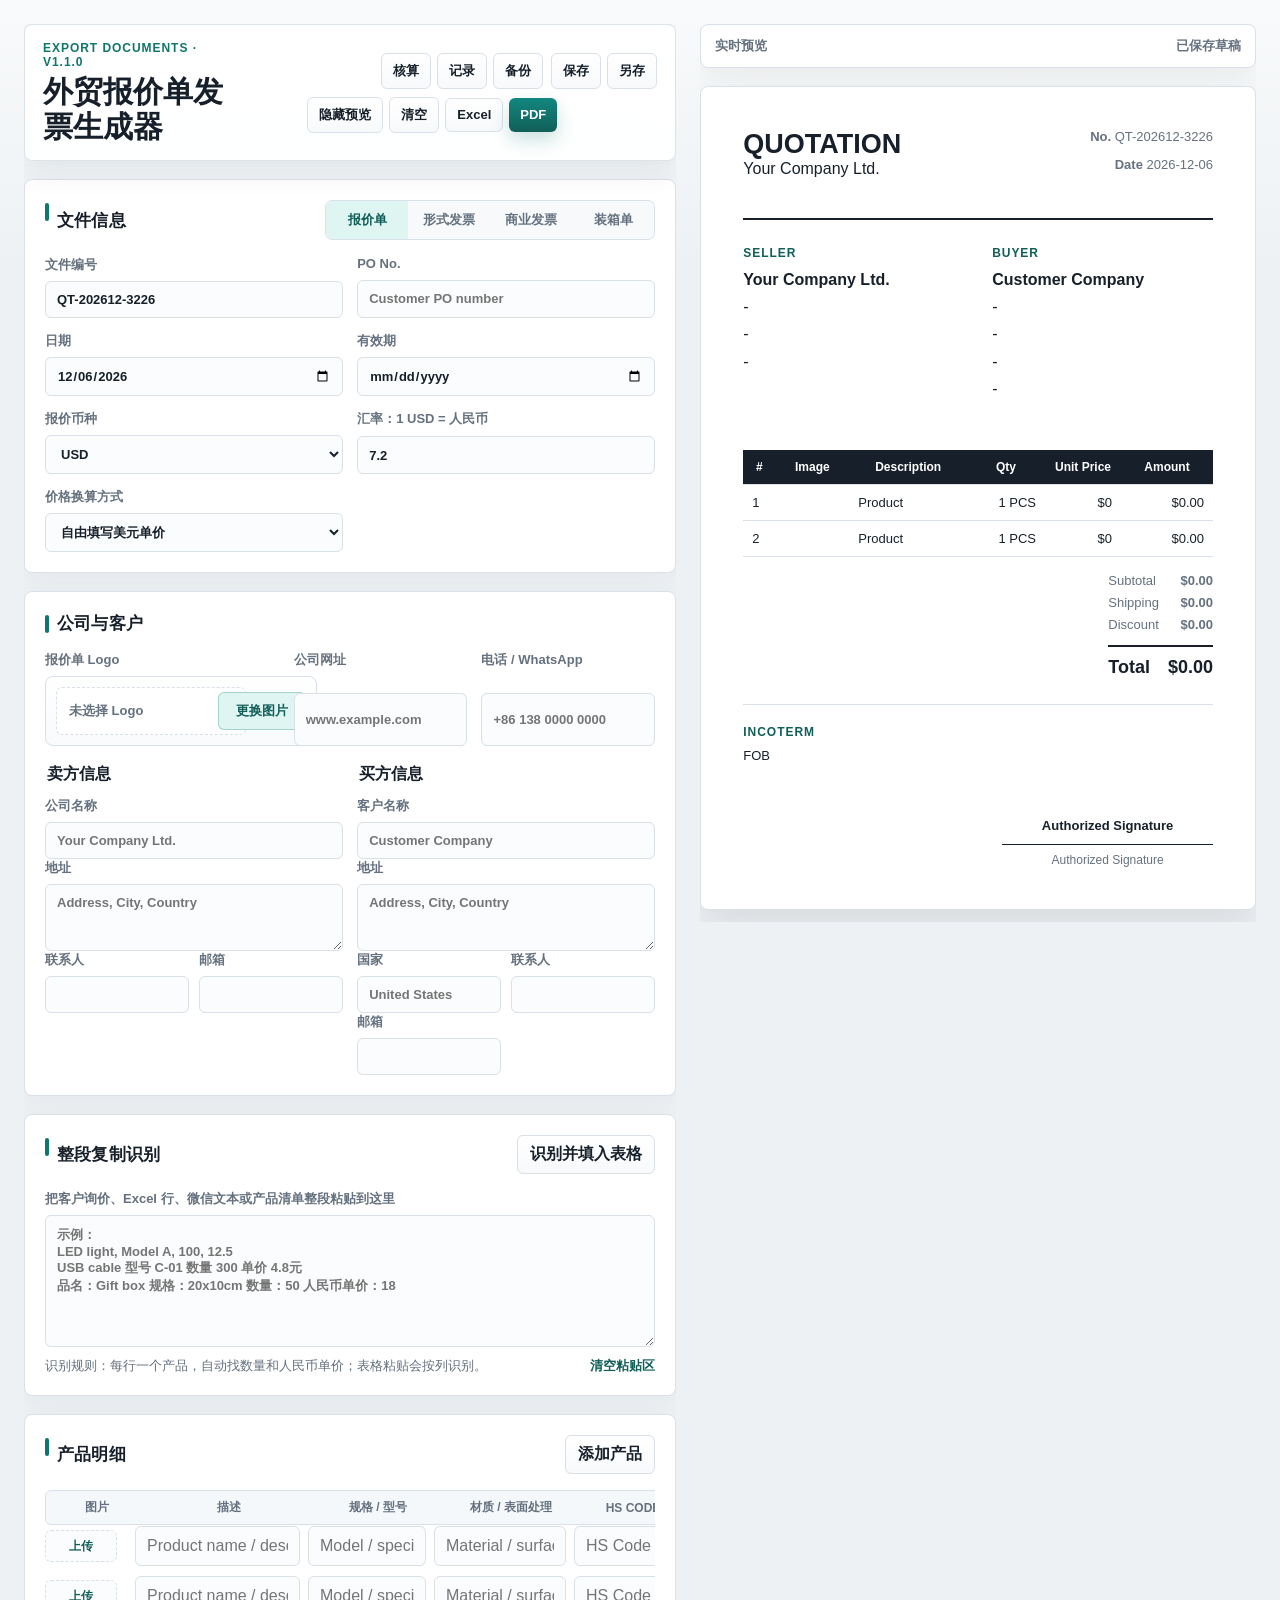
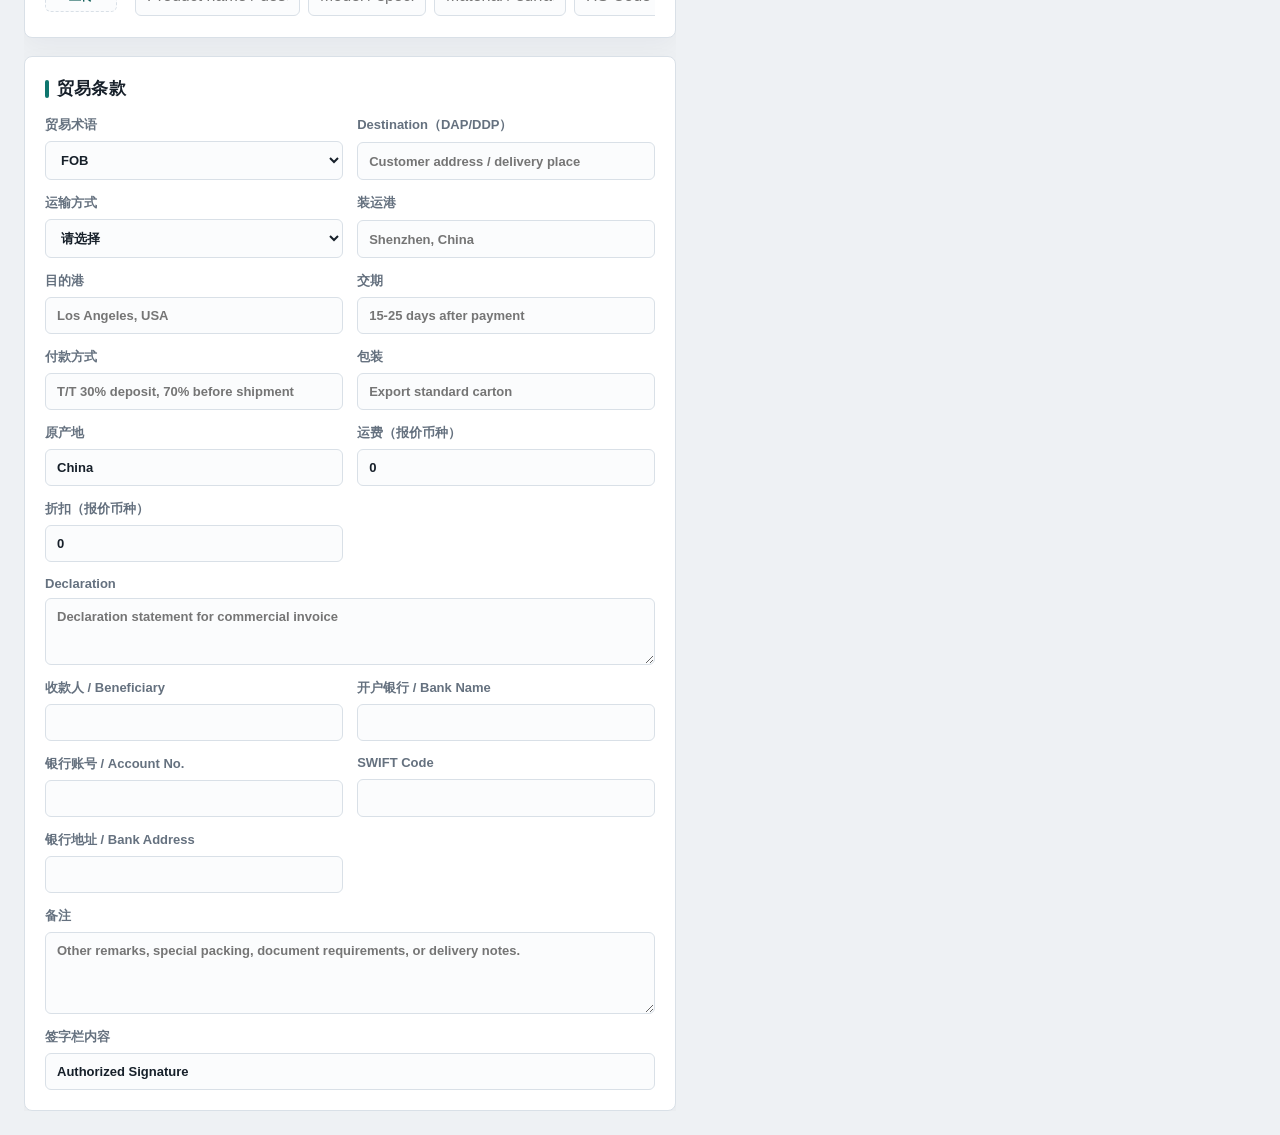
==== commit 921b0201: "Add quote records and backup restore" ====
--- a/报价单生成器/index.html
+++ b/报价单生成器/index.html
@@ -11,15 +11,26 @@
       <section class="workspace" aria-label="报价单编辑区">
         <header class="topbar">
           <div>
-            <p class="eyebrow">Export Documents</p>
+            <p class="eyebrow">Export Documents · v1.1.0</p>
             <h1>外贸报价单发票生成器</h1>
           </div>
           <div class="topbar-actions">
-            <a class="ghost-button nav-button" href="calculator.html" title="打开报价利润核算器">利润核算器</a>
-            <button class="ghost-button" id="togglePreviewBtn" type="button" title="隐藏或显示实时预览">隐藏预览</button>
-            <button class="ghost-button" id="resetBtn" type="button" title="清空当前内容">清空</button>
-            <button class="ghost-button" id="exportExcelBtn" type="button" title="导出 Excel 表格">导出 Excel</button>
-            <button class="primary-button" id="printBtn" type="button" title="打印或另存为 PDF">打印 / PDF</button>
+            <div class="action-group">
+              <a class="ghost-button nav-button" href="calculator.html" title="打开报价利润核算器">核算</a>
+              <a class="ghost-button nav-button" href="quote-records.html" title="打开报价记录">记录</a>
+              <a class="ghost-button nav-button" href="backup.html" title="数据备份与恢复">备份</a>
+            </div>
+            <div class="action-group">
+              <button class="ghost-button" id="saveQuoteRecordBtn" type="button" title="保存当前报价到报价记录">保存</button>
+              <button class="ghost-button" id="saveQuoteRecordAsBtn" type="button" title="另存为一条新报价记录">另存</button>
+            </div>
+            <div class="action-group">
+              <button class="ghost-button" id="togglePreviewBtn" type="button" title="隐藏或显示实时预览">预览</button>
+              <button class="ghost-button" id="resetBtn" type="button" title="清空当前内容">清空</button>
+              <button class="ghost-button" id="exportExcelBtn" type="button" title="导出 Excel 表格">Excel</button>
+              <button class="primary-button" id="printBtn" type="button" title="打印或另存为 PDF">PDF</button>
+            </div>
+            <span id="recordSaveStatus" class="record-save-status" aria-live="polite"></span>
           </div>
         </header>
 
@@ -381,6 +392,8 @@
       </div>
     </template>
 
+    <script src="db.js"></script>
+    <script src="quote-records-store.js"></script>
     <script src="app.js"></script>
   </body>
 </html>
--- a/报价单生成器/styles.css
+++ b/报价单生成器/styles.css
@@ -133,6 +133,38 @@
   align-items: center;
   justify-content: space-between;
   gap: 12px;
+}
+
+.topbar-actions {
+  flex-wrap: wrap;
+  justify-content: flex-end;
+  gap: 8px;
+}
+
+.action-group {
+  display: inline-flex;
+  align-items: center;
+  gap: 6px;
+}
+
+.topbar-actions .ghost-button,
+.topbar-actions .primary-button {
+  min-height: 34px;
+  padding: 8px 11px;
+  font-size: 13px;
+  white-space: nowrap;
+}
+
+.record-save-status {
+  min-width: 92px;
+  color: var(--accent-dark);
+  font-size: 12px;
+  font-weight: 800;
+  text-align: right;
+}
+
+.record-save-status.error {
+  color: var(--danger);
 }
 
 .editor {
@@ -531,6 +563,139 @@
   line-height: 1.5;
 }
 
+.records-list {
+  display: grid;
+  gap: 10px;
+  margin-top: 16px;
+}
+
+.record-card {
+  display: grid;
+  grid-template-columns: minmax(0, 1fr) auto;
+  gap: 16px;
+  align-items: center;
+  padding: 14px;
+  border: 1px solid var(--line);
+  border-radius: 8px;
+  background: #ffffff;
+}
+
+.record-title {
+  color: var(--ink);
+  font-size: 16px;
+  font-weight: 800;
+}
+
+.record-meta,
+.record-products,
+.empty-records {
+  color: var(--muted);
+  font-size: 13px;
+}
+
+.record-meta {
+  display: flex;
+  flex-wrap: wrap;
+  gap: 10px;
+  margin-top: 6px;
+}
+
+.record-products {
+  margin-top: 6px;
+}
+
+.record-actions {
+  display: flex;
+  flex-wrap: wrap;
+  gap: 8px;
+  justify-content: flex-end;
+}
+
+.backup-grid {
+  display: grid;
+  grid-template-columns: repeat(2, minmax(0, 1fr));
+  gap: 14px;
+}
+
+.backup-card {
+  display: grid;
+  align-content: start;
+  gap: 12px;
+  min-width: 0;
+  padding: 16px;
+  border: 1px solid var(--line);
+  border-radius: 8px;
+  background: #ffffff;
+}
+
+.backup-card h3 {
+  margin: 0;
+  color: var(--ink);
+  font-size: 16px;
+}
+
+.backup-card p {
+  margin: 0;
+  color: var(--muted);
+  font-size: 13px;
+  line-height: 1.6;
+}
+
+.file-pick-button {
+  display: inline-flex;
+  align-items: center;
+  justify-content: center;
+  width: fit-content;
+  min-height: 42px;
+  padding: 10px 14px;
+  color: var(--ink);
+  background: linear-gradient(180deg, #ffffff, #f7f9fb);
+  border: 1px solid var(--line);
+  border-radius: 6px;
+  font-weight: 700;
+  cursor: pointer;
+}
+
+.file-pick-button:hover {
+  color: var(--accent-dark);
+  border-color: var(--accent);
+}
+
+.file-pick-button input {
+  position: absolute;
+  width: 1px;
+  height: 1px;
+  opacity: 0;
+  pointer-events: none;
+}
+
+.backup-summary {
+  display: grid;
+  grid-template-columns: repeat(3, minmax(0, 1fr));
+  gap: 10px;
+}
+
+.backup-summary div {
+  display: grid;
+  gap: 5px;
+  min-width: 0;
+  padding: 12px;
+  border: 1px solid var(--line);
+  border-radius: 8px;
+  background: #f7f9fb;
+}
+
+.backup-summary span {
+  color: var(--muted);
+  font-size: 12px;
+  font-weight: 800;
+}
+
+.backup-summary strong {
+  color: var(--ink);
+  font-size: 20px;
+}
+
 .section-heading {
   position: relative;
   min-width: 0;
@@ -1461,6 +1626,11 @@
     grid-template-columns: 1fr;
   }
 
+  .backup-grid,
+  .backup-summary {
+    grid-template-columns: 1fr;
+  }
+
   .packaging-result-strip {
     grid-template-columns: 1fr;
   }
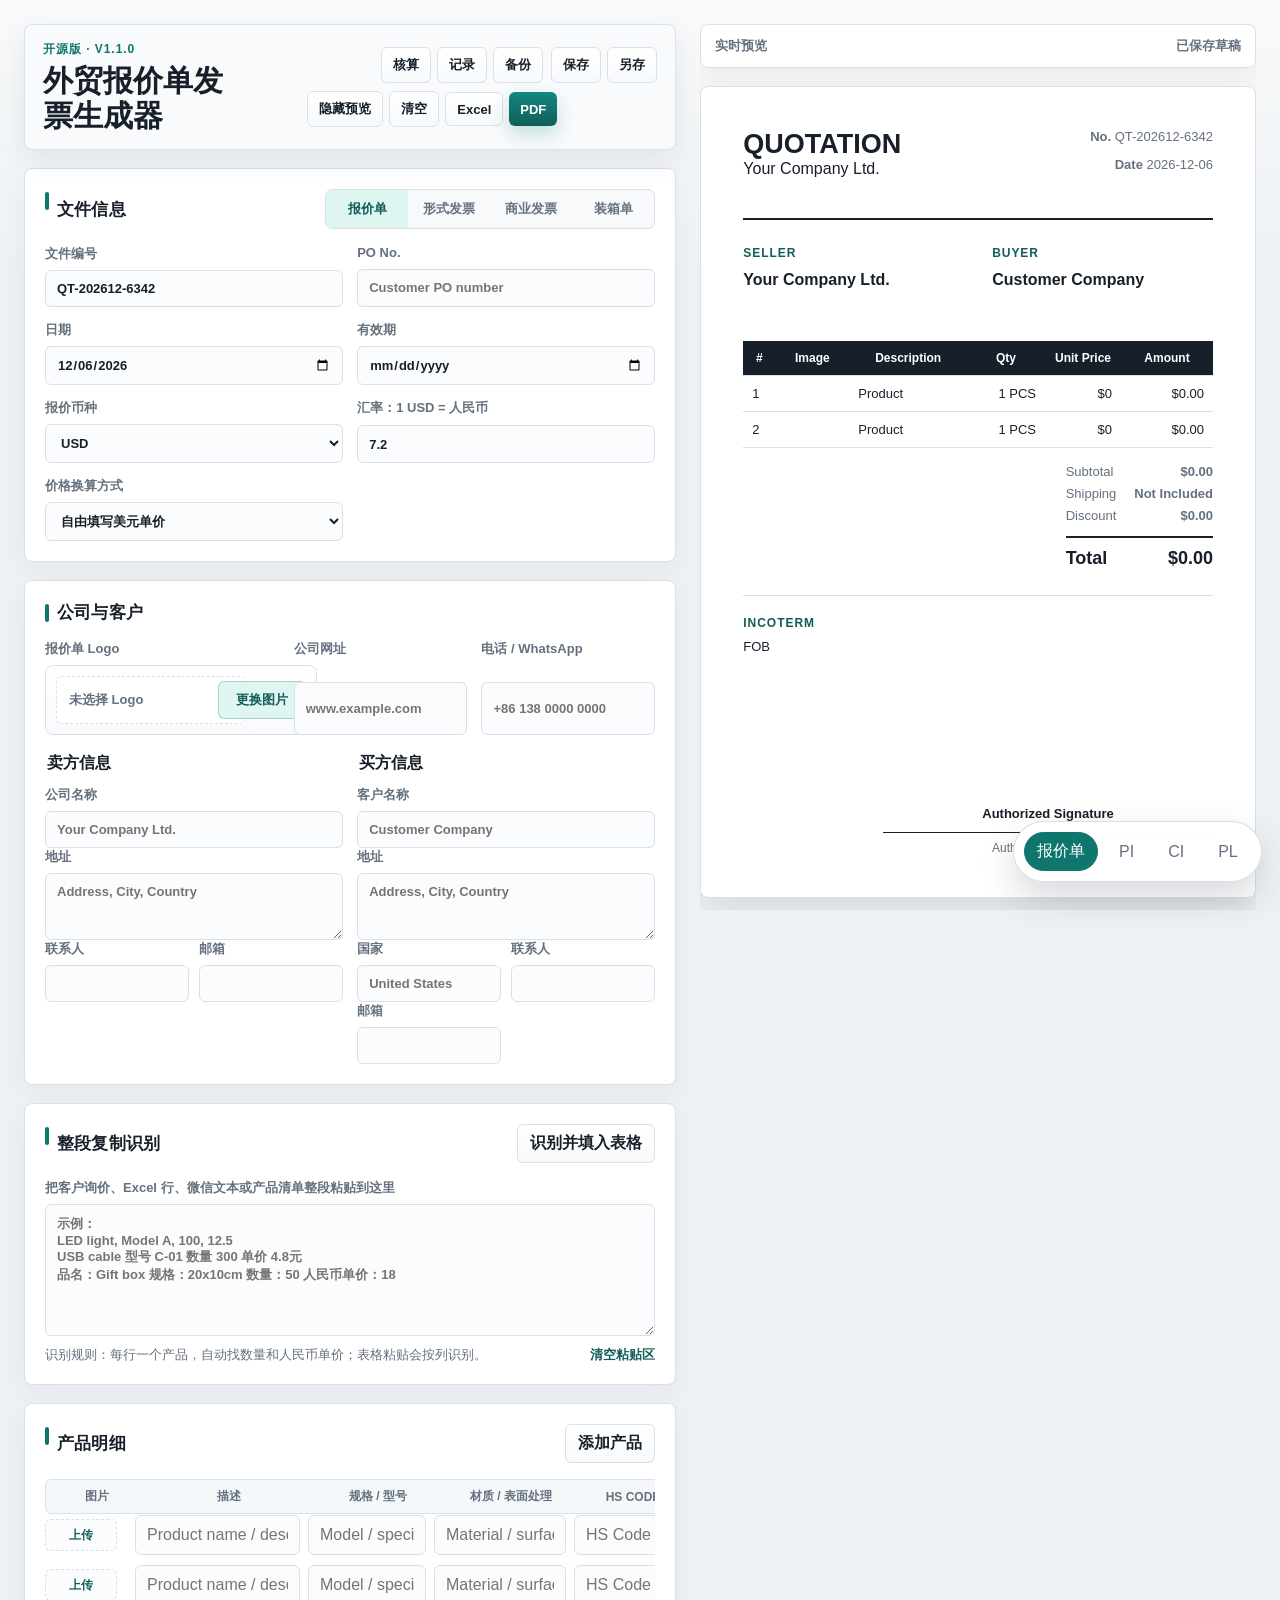
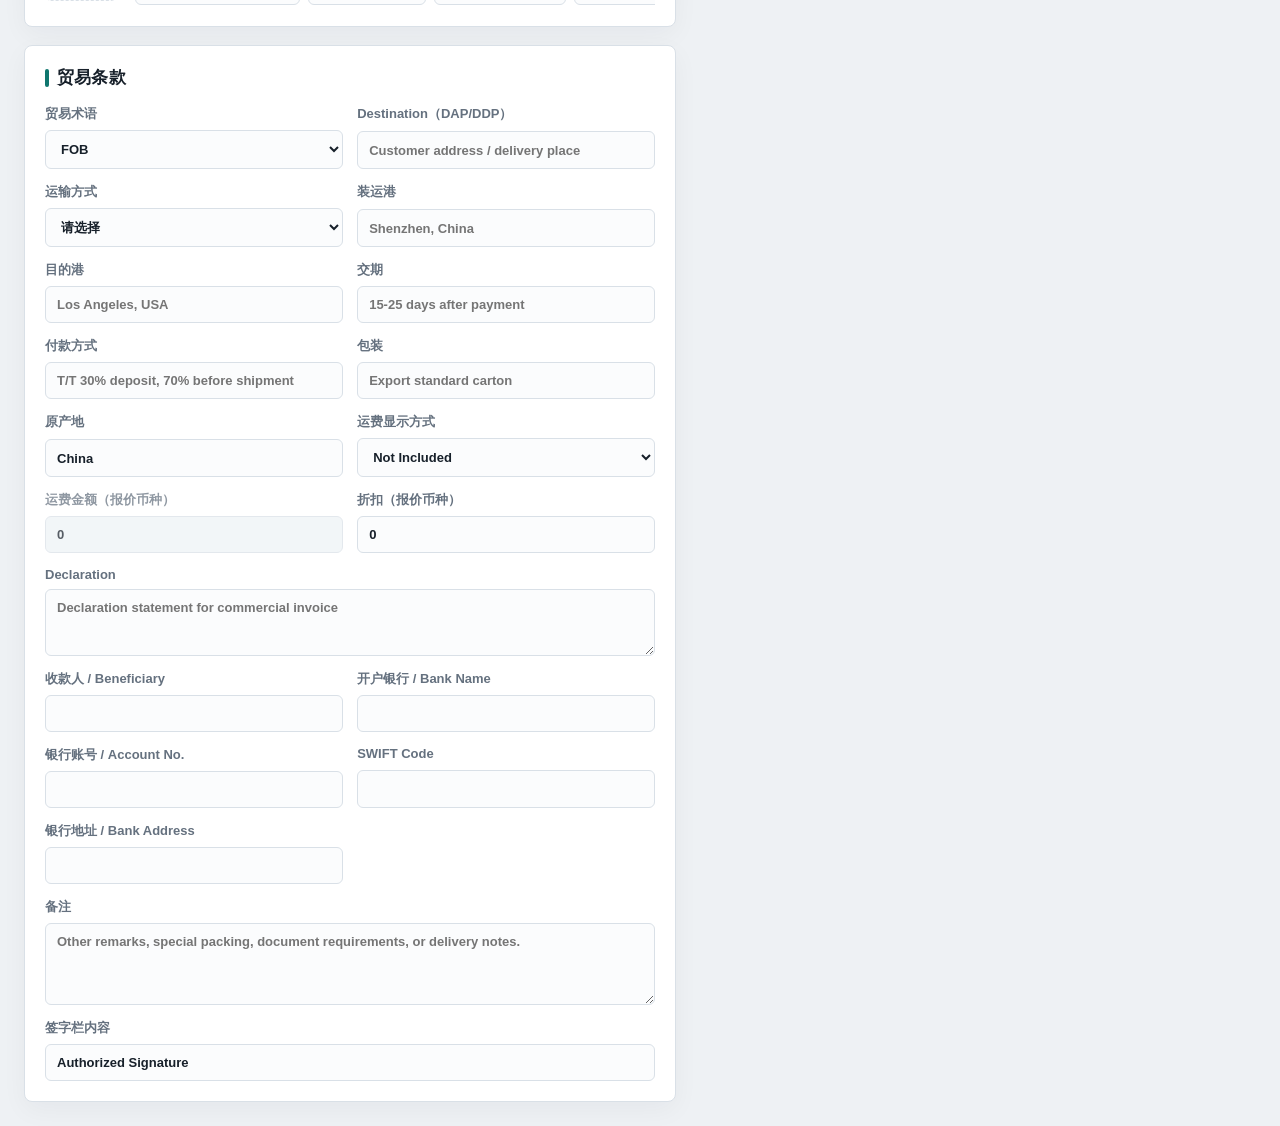
==== commit 7756d648: "release: publish v1.1.0 open-source edition" ====
--- a/报价单生成器/index.html
+++ b/报价单生成器/index.html
@@ -11,7 +11,7 @@
       <section class="workspace" aria-label="报价单编辑区">
         <header class="topbar">
           <div>
-            <p class="eyebrow">Export Documents · v1.1.0</p>
+            <p class="eyebrow">开源版 · v1.1.0</p>
             <h1>外贸报价单发票生成器</h1>
           </div>
           <div class="topbar-actions">
@@ -227,6 +227,10 @@
                 <span>材质 / 表面处理</span>
                 <span>HS Code</span>
                 <span>数量</span>
+                <span class="pl-only-col">Inner Qty</span>
+                <span class="pl-only-col">Inner Unit</span>
+                <span class="pl-only-col">Boxes / Carton</span>
+                <span class="pl-only-col">Packing Details</span>
                 <span class="pl-only-col">Packages</span>
                 <span class="pl-only-col">Pallets</span>
                 <span class="pl-only-col">N.W.</span>
@@ -298,7 +302,15 @@
                 <input id="countryOfOrigin" name="countryOfOrigin" type="text" placeholder="China" />
               </label>
               <label>
-                <span>运费（报价币种）</span>
+                <span>运费显示方式</span>
+                <select id="shippingMode" name="shippingMode">
+                  <option value="custom">Custom Amount</option>
+                  <option value="notIncluded">Not Included</option>
+                  <option value="included">Included</option>
+                </select>
+              </label>
+              <label>
+                <span>运费金额（报价币种）</span>
                 <input id="shipping" name="shipping" type="number" min="0" step="0.01" value="0" />
               </label>
               <label>
@@ -306,7 +318,7 @@
                 <input id="discount" name="discount" type="number" min="0" step="0.01" value="0" />
               </label>
             </div>
-            <label class="notes-field ci-only-field">
+            <label class="notes-field declaration-field">
               <span>Declaration</span>
               <textarea id="declaration" name="declaration" rows="3" placeholder="Declaration statement for commercial invoice"></textarea>
             </label>
@@ -370,6 +382,10 @@
           <input class="item-qty" type="number" min="0" step="1" value="1" aria-label="数量" />
           <input class="item-unit unit-suffix-input" type="text" value="PCS" aria-label="数量单位" />
         </div>
+        <input class="item-inner-qty" type="number" min="0" step="1" value="" placeholder="250" aria-label="Inner Qty" />
+        <input class="item-inner-unit" type="text" value="pcs/box" aria-label="Inner Unit" />
+        <input class="item-boxes-per-carton" type="number" min="0" step="1" value="" placeholder="4" aria-label="Boxes per Carton" />
+        <textarea class="item-packing-details" rows="2" placeholder="Auto or manual packing details" aria-label="Packing Details"></textarea>
         <div class="unit-input item-package-wrap" data-unit="CARTONS">
           <input class="item-package" type="number" min="0" step="1" value="0" aria-label="Packages" />
         </div>
@@ -392,8 +408,22 @@
       </div>
     </template>
 
+    <dialog id="saveRecordDialog" class="record-dialog">
+      <form method="dialog">
+        <h2>保存报价记录</h2>
+        <label><span>文件夹 / 分类</span><select id="saveRecordFolder"><option value="">未分类</option></select></label>
+        <label><span>新建文件夹（可选）</span><input id="saveRecordNewFolder" type="text" /></label>
+        <label><span>保存备注</span><textarea id="saveRecordRemark" rows="4"></textarea></label>
+        <div class="dialog-actions">
+          <button value="cancel" class="ghost-button">取消</button>
+          <button value="confirm" class="primary-button">确认保存</button>
+        </div>
+      </form>
+    </dialog>
+
     <script src="db.js"></script>
     <script src="quote-records-store.js"></script>
+    <script src="navigation.js"></script>
     <script src="app.js"></script>
   </body>
 </html>
--- a/报价单生成器/styles.css
+++ b/报价单生成器/styles.css
@@ -69,6 +69,9 @@
 .preview-shell {
   width: 100%;
   min-width: 0;
+}
+
+.preview-shell {
   overflow: hidden;
 }
 
@@ -88,7 +91,7 @@
 .topbar {
   position: sticky;
   top: 0;
-  z-index: 5;
+  z-index: 100;
   padding: 16px 18px;
   background: rgba(255, 255, 255, 0.92);
   border: 1px solid rgba(217, 224, 231, 0.9);
@@ -563,10 +566,88 @@
   line-height: 1.5;
 }
 
+.records-layout {
+  display: grid;
+  grid-template-columns: minmax(190px, 240px) minmax(0, 1fr);
+  gap: 18px;
+  align-items: start;
+}
+
+.records-sidebar {
+  position: sticky;
+  top: 92px;
+  display: grid;
+  gap: 12px;
+  padding: 12px;
+  border: 1px solid var(--line);
+  border-radius: 12px;
+  background: #f8fafc;
+}
+
+.record-folder-toolbar {
+  display: flex;
+  flex-wrap: wrap;
+  gap: 8px;
+}
+
+.record-folder-list {
+  display: grid;
+  gap: 6px;
+}
+
+.record-folder-item {
+  display: flex;
+  align-items: center;
+  justify-content: space-between;
+  gap: 10px;
+  width: 100%;
+  padding: 10px 12px;
+  border: 1px solid transparent;
+  border-radius: 10px;
+  color: var(--ink);
+  background: transparent;
+  text-align: left;
+}
+
+.record-folder-item:hover {
+  border-color: var(--line);
+  background: #fff;
+}
+
+.record-folder-item.active {
+  color: var(--accent);
+  border-color: rgba(37, 99, 235, .28);
+  background: rgba(37, 99, 235, .08);
+}
+
+.record-folder-item span {
+  min-width: 0;
+  overflow: hidden;
+  text-overflow: ellipsis;
+  white-space: nowrap;
+}
+
+.record-folder-item small {
+  flex: 0 0 auto;
+  min-width: 26px;
+  padding: 2px 7px;
+  border-radius: 999px;
+  color: var(--muted);
+  background: rgba(148, 163, 184, .16);
+  text-align: center;
+}
+
+.records-content {
+  min-width: 0;
+}
+
+.records-filters {
+  margin-bottom: 14px;
+}
+
 .records-list {
   display: grid;
   gap: 10px;
-  margin-top: 16px;
 }
 
 .record-card {
@@ -609,6 +690,23 @@
   flex-wrap: wrap;
   gap: 8px;
   justify-content: flex-end;
+}
+
+@media (max-width: 860px) {
+  .records-layout {
+    grid-template-columns: 1fr;
+  }
+
+  .records-sidebar {
+    position: static;
+  }
+
+  .record-folder-list {
+    grid-auto-flow: column;
+    grid-auto-columns: minmax(140px, max-content);
+    overflow-x: auto;
+    padding-bottom: 4px;
+  }
 }
 
 .backup-grid {
@@ -801,6 +899,10 @@
 }
 
 .pl-only-col,
+.item-inner-qty,
+.item-inner-unit,
+.item-boxes-per-carton,
+.item-packing-details,
 .item-package-wrap,
 .item-pallets-wrap,
 .item-net-weight-wrap,
@@ -815,6 +917,10 @@
 }
 
 .packing-list-mode .pl-only-col,
+.packing-list-mode .item-inner-qty,
+.packing-list-mode .item-inner-unit,
+.packing-list-mode .item-boxes-per-carton,
+.packing-list-mode .item-packing-details,
 .packing-list-mode .item-package-wrap,
 .packing-list-mode .item-pallets-wrap,
 .packing-list-mode .item-net-weight-wrap,
@@ -1094,8 +1200,8 @@
 
 .packing-list-mode .items-head,
 .packing-list-mode .item-row {
-  grid-template-columns: minmax(220px, 1.6fr) 130px 118px 110px 118px 118px 110px 38px;
-  min-width: 962px;
+  grid-template-columns: minmax(220px, 1.4fr) 130px 94px 112px 110px minmax(230px, 1.25fr) 118px 108px 108px 108px 100px 38px;
+  min-width: 1480px;
 }
 
 .packing-list-mode .image-cell,
@@ -1109,9 +1215,9 @@
 .packing-list-mode .items-head span:nth-child(3),
 .packing-list-mode .items-head span:nth-child(4),
 .packing-list-mode .items-head span:nth-child(5),
-.packing-list-mode .items-head span:nth-child(12),
-.packing-list-mode .items-head span:nth-child(13),
-.packing-list-mode .items-head span:nth-child(14) {
+.packing-list-mode .items-head span:nth-child(16),
+.packing-list-mode .items-head span:nth-child(17),
+.packing-list-mode .items-head span:nth-child(18) {
   display: none;
 }
 
@@ -1334,6 +1440,29 @@
   white-space: pre-wrap;
 }
 
+.doc-contact-chips {
+  display: flex;
+  flex-wrap: wrap;
+  gap: 6px 12px;
+  margin-top: 8px;
+  color: var(--ink);
+  font-size: 12px;
+  line-height: 1.45;
+}
+
+.doc-contact-chips span {
+  display: inline-flex;
+  gap: 4px;
+  max-width: 100%;
+  overflow-wrap: anywhere;
+}
+
+.doc-contact-chips b {
+  flex: 0 0 auto;
+  color: var(--muted);
+  font-weight: 700;
+}
+
 .muted {
   color: var(--muted);
 }
@@ -1352,6 +1481,14 @@
   border-bottom: 1px solid var(--line);
   text-align: left;
   vertical-align: top;
+  overflow-wrap: anywhere;
+  word-break: normal;
+}
+
+.doc-items:not(.packing-table) th:nth-child(4),
+.doc-items:not(.packing-table) td:nth-child(4) {
+  overflow-wrap: normal;
+  white-space: nowrap;
 }
 
 .doc-items th {
@@ -1402,9 +1539,40 @@
 
 .doc-items.packing-table td {
   text-align: left;
-}
-
-.doc-items.packing-table td:nth-child(n + 2) {
+  white-space: pre-wrap;
+}
+
+.doc-items.packing-table th:nth-child(1),
+.doc-items.packing-table td:nth-child(1) {
+  width: 27%;
+}
+
+.doc-items.packing-table th:nth-child(2),
+.doc-items.packing-table td:nth-child(2) {
+  width: 13%;
+}
+
+.doc-items.packing-table th:nth-child(3),
+.doc-items.packing-table td:nth-child(3) {
+  width: 30%;
+}
+
+.doc-items.packing-table th:nth-child(4),
+.doc-items.packing-table td:nth-child(4) {
+  width: 12%;
+}
+
+.doc-items.packing-table th:nth-child(5),
+.doc-items.packing-table td:nth-child(5),
+.doc-items.packing-table th:nth-child(6),
+.doc-items.packing-table td:nth-child(6) {
+  width: 9%;
+}
+
+.doc-items.packing-table td:nth-child(2),
+.doc-items.packing-table td:nth-child(4),
+.doc-items.packing-table td:nth-child(5),
+.doc-items.packing-table td:nth-child(6) {
   text-align: right;
 }
 
@@ -1479,8 +1647,8 @@
 }
 
 .doc-signature {
-  display: grid;
-  grid-template-columns: 1fr auto 1fr;
+  display: flex;
+  justify-content: flex-end;
   align-items: end;
   gap: 24px;
   margin-top: auto;
@@ -1489,19 +1657,9 @@
   font-size: 12px;
 }
 
-.doc-footer-contact {
-  grid-column: 2;
-  max-width: 420px;
-  color: var(--ink);
-  font-weight: 700;
-  line-height: 1.45;
-  text-align: center;
-}
-
 .signature-line {
   display: grid;
   gap: 8px;
-  justify-self: end;
   width: min(330px, 100%);
   text-align: center;
 }
@@ -1608,14 +1766,7 @@
   }
 
   .doc-signature {
-    grid-template-columns: 1fr;
-  }
-
-  .doc-footer-contact,
-  .signature-line {
-    grid-column: auto;
-    justify-self: start;
-    text-align: left;
+    justify-content: flex-start;
   }
 
   .profit-scale {
@@ -1666,6 +1817,7 @@
   .preview-shell {
     position: static;
     width: 100%;
+    padding-bottom: 0;
   }
 
   .app-shell.preview-hidden .preview-shell {
@@ -1675,7 +1827,7 @@
   .document-page {
     width: 100%;
     max-width: none;
-    min-height: 273mm;
+    min-height: 269mm;
     padding: 0;
     display: flex;
     flex-direction: column;
@@ -1745,7 +1897,7 @@
 
   .doc-items:not(.packing-table) th:nth-child(4),
   .doc-items:not(.packing-table) td:nth-child(4) {
-    width: 72px;
+    width: 82px;
   }
 
   .doc-items:not(.packing-table) th:nth-child(5),
@@ -1764,16 +1916,25 @@
   }
 
   .doc-items.packing-table th:nth-child(2),
-  .doc-items.packing-table td:nth-child(2),
+  .doc-items.packing-table td:nth-child(2) {
+    width: 70px;
+  }
+
   .doc-items.packing-table th:nth-child(3),
-  .doc-items.packing-table td:nth-child(3),
+  .doc-items.packing-table td:nth-child(3) {
+    width: auto;
+  }
+
   .doc-items.packing-table th:nth-child(4),
-  .doc-items.packing-table td:nth-child(4),
+  .doc-items.packing-table td:nth-child(4) {
+    width: 78px;
+  }
+
   .doc-items.packing-table th:nth-child(5),
   .doc-items.packing-table td:nth-child(5),
   .doc-items.packing-table th:nth-child(6),
   .doc-items.packing-table td:nth-child(6) {
-    width: 92px;
+    width: 72px;
   }
 
   .doc-summary,
@@ -1791,20 +1952,201 @@
   }
 
   .doc-signature {
-    display: grid;
-    grid-template-columns: 1fr auto 1fr;
+    display: flex;
+    justify-content: flex-end;
     align-items: end;
   }
 
-  .doc-footer-contact {
+  .signature-line {
+    text-align: center;
+  }
+}
+
+.packing-list-mode .declaration-field {
+  display: none;
+}
+
+.muted-field {
+  opacity: .72;
+}
+
+.muted-field input[readonly] {
+  background: #eef3f6;
+  cursor: not-allowed;
+}
+
+.logistics-cost-items {
+  display: grid;
+  gap: 8px;
+}
+
+.logistics-cost-header,
+.logistics-cost-row {
+  display: grid;
+  grid-template-columns: minmax(130px, 1fr) 82px minmax(96px, .65fr) 92px 78px minmax(110px, .75fr) minmax(120px, .8fr) 36px;
+  gap: 8px;
+  align-items: center;
+}
+
+.logistics-cost-header {
+  margin-bottom: 6px;
+  color: var(--muted);
+  font-size: 12px;
+  font-weight: 800;
+  text-transform: uppercase;
+}
+
+.logistics-cost-rmb {
+  min-height: 40px;
+  padding: 10px 12px;
+  color: var(--ink);
+  font-weight: 800;
+  text-align: right;
+  background: #eef3f6;
+  border: 1px solid var(--line);
+  border-radius: 8px;
+}
+
+@media screen and (max-width: 980px) {
+  .logistics-cost-header {
+    display: none;
+  }
+
+  .logistics-cost-row {
+    grid-template-columns: 1fr 90px;
+  }
+
+  .logistics-cost-row .logistics-cost-remove {
     grid-column: 2;
-    justify-self: center;
-    text-align: center;
-  }
-
-  .signature-line {
-    grid-column: 3;
-    justify-self: end;
-    text-align: center;
-  }
-}
+  }
+}
+
+.record-dialog {
+  width: min(520px, calc(100vw - 32px));
+  border: 0;
+  border-radius: 16px;
+  padding: 24px;
+  box-shadow: 0 24px 70px rgba(15, 23, 42, .25);
+}
+
+.record-dialog::backdrop { background: rgba(15, 23, 42, .45); }
+.record-dialog form { display: grid; gap: 16px; }
+.record-dialog label { display: grid; gap: 6px; }
+.dialog-actions { display: flex; justify-content: flex-end; gap: 10px; }
+.record-folder-actions { display: flex; align-items: end; gap: 8px; flex-wrap: wrap; }
+
+.topbar {
+  position: sticky;
+  top: 0;
+  z-index: 100;
+  background: rgba(248, 250, 252, .96);
+  backdrop-filter: blur(12px);
+  transition: padding .18s ease, box-shadow .18s ease;
+}
+
+.is-scrolled .topbar {
+  padding-top: 10px;
+  padding-bottom: 10px;
+  box-shadow: 0 8px 24px rgba(15, 23, 42, .09);
+}
+
+.nav-button[aria-current="page"] {
+  color: var(--accent);
+  border-color: var(--accent);
+}
+
+@media (max-width: 720px) {
+  .topbar-actions {
+    flex-wrap: nowrap;
+    overflow-x: auto;
+    max-width: 100%;
+    scrollbar-width: thin;
+  }
+}
+
+@media print {
+  .topbar,
+  .floating-doc-switch,
+  .record-status-toast {
+    display: none !important;
+  }
+}
+
+.floating-doc-switch {
+  position: fixed;
+  right: 18px;
+  bottom: 18px;
+  z-index: 120;
+  display: flex;
+  gap: 8px;
+  max-width: min(420px, calc(100vw - 36px));
+  padding: 10px;
+  overflow-x: auto;
+  border: 1px solid rgba(148, 163, 184, .36);
+  border-radius: 999px;
+  background: rgba(255, 255, 255, .94);
+  box-shadow: 0 16px 36px rgba(15, 23, 42, .16);
+  backdrop-filter: blur(14px);
+}
+
+.floating-doc-button {
+  white-space: nowrap;
+  padding: 8px 12px;
+  min-height: 36px;
+  border: 1px solid transparent;
+  border-radius: 999px;
+  color: var(--muted);
+  background: transparent;
+  font: inherit;
+  cursor: pointer;
+}
+
+.floating-doc-button.active,
+.floating-doc-button[aria-current="true"] {
+  color: #fff;
+  border-color: var(--accent);
+  background: var(--accent);
+}
+
+.record-status-toast {
+  position: fixed;
+  left: 50%;
+  bottom: 82px;
+  z-index: 140;
+  max-width: min(520px, calc(100vw - 32px));
+  padding: 12px 16px;
+  border-radius: 12px;
+  color: #0f172a;
+  background: rgba(236, 253, 245, .96);
+  border: 1px solid rgba(16, 185, 129, .35);
+  box-shadow: 0 16px 36px rgba(15, 23, 42, .18);
+  transform: translate(-50%, 12px);
+  opacity: 0;
+  pointer-events: none;
+  transition: opacity .18s ease, transform .18s ease;
+}
+
+.record-status-toast.visible {
+  opacity: 1;
+  transform: translate(-50%, 0);
+}
+
+.record-status-toast.error {
+  color: #7f1d1d;
+  background: rgba(254, 242, 242, .98);
+  border-color: rgba(239, 68, 68, .4);
+}
+
+@media (max-width: 720px) {
+  .floating-doc-switch {
+    right: 10px;
+    left: 10px;
+    bottom: 10px;
+    justify-content: flex-start;
+    border-radius: 18px;
+  }
+
+  .record-status-toast {
+    bottom: 74px;
+  }
+}
